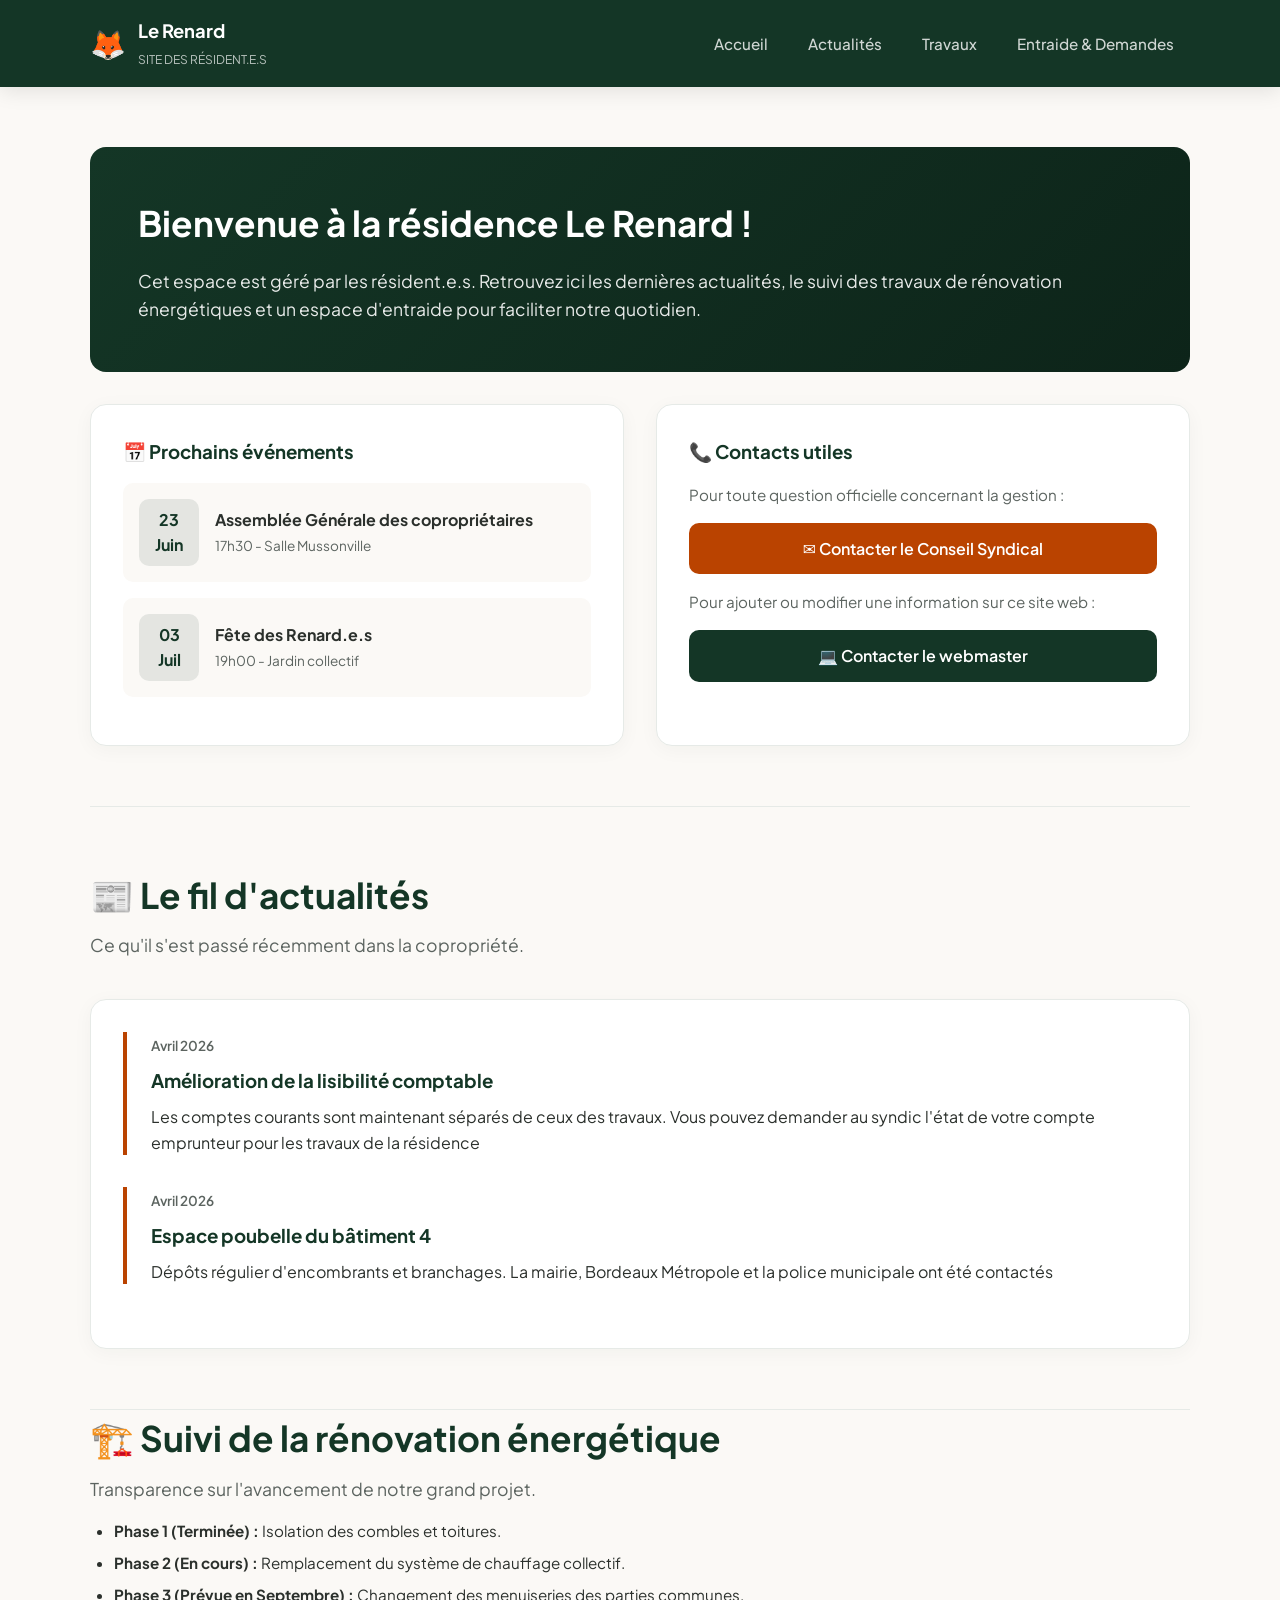
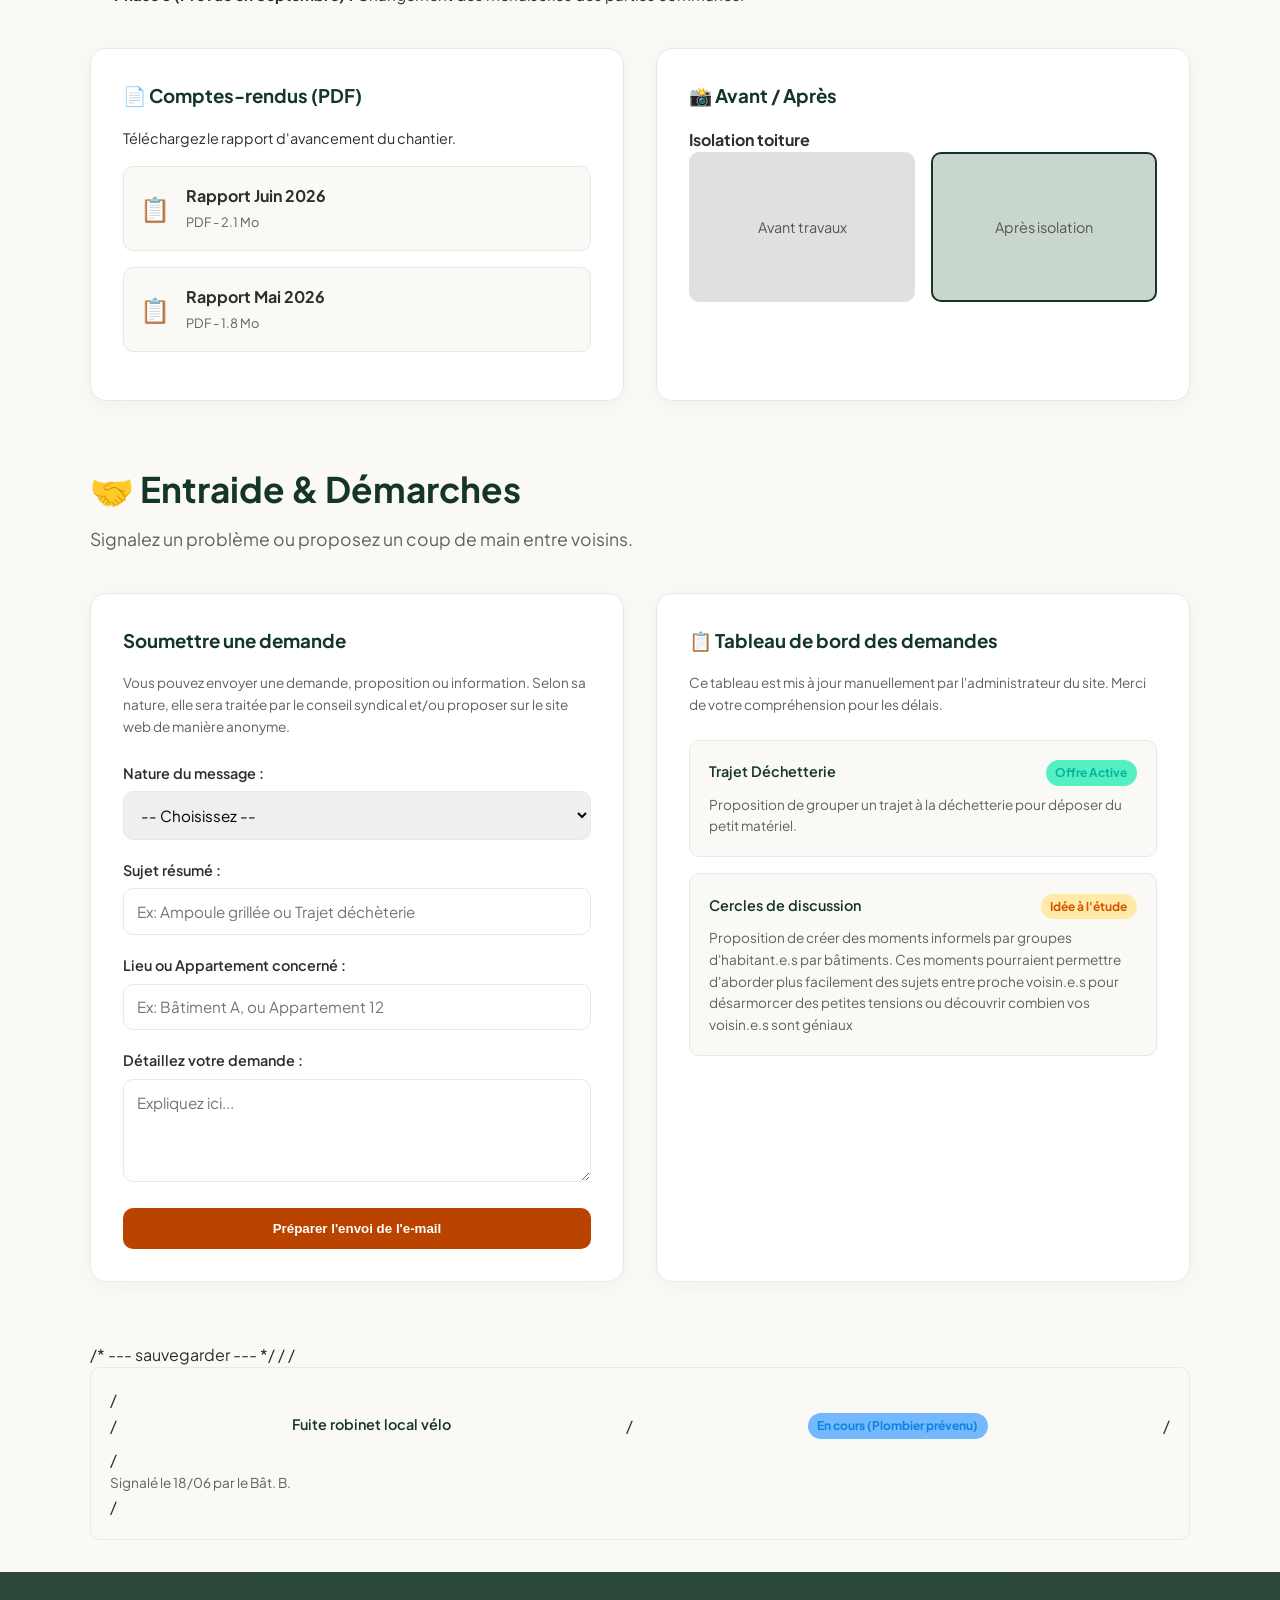
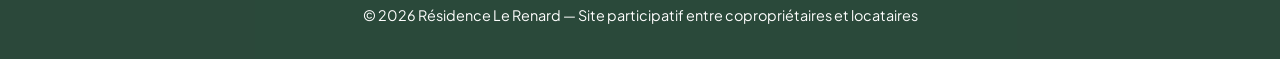
==== index.html @ af108e67 "Remove action item for leaking faucet Removed an action item related to a leaking faucet and comment" ====
<!DOCTYPE html>
<html lang="fr">
<head>
    <meta charset="UTF-8">
    <meta name="viewport" content="width=device-width, initial-scale=1.0">
    <title>Résidence Le Renard – Vie Collective</title>
    <link rel="preconnect" href="https://fonts.googleapis.com">
    <link rel="preconnect" href="https://fonts.gstatic.com" crossorigin>
    <link href="https://fonts.googleapis.com/css2?family=Plus+Jakarta+Sans:wght@300;400;500;600;700&display=swap" rel="stylesheet">
    
    <style>
        /* --- VARIABLES ET THÈME MODERNISÉ --- */
        :root {
            --primary-forest: #143626;     /* Vert forêt profond */
            --accent-fox: #ba4300;         /* Orange renard profond */
            --bg-light: #fbf9f6;           /* Fond blanc chaud / crème */
            --card-bg: #ffffff;            /* Fond des cartes blanc pur */
            --text-main: #2b302c;          /* Texte sombre */
            --text-muted: #5c6460;         /* Texte secondaire */
            --border-subtle: #e6eae7;      /* Bordures discrètes */
            --radius-lg: 16px;
            --radius-md: 10px;
            --radius-sm: 6px;
            --shadow-subtle: 0 4px 20px rgba(20, 54, 38, 0.04);
            --transition-smooth: all 0.3s ease;
        }

        /* --- RESET & BASES --- */
        * { box-sizing: border-box; margin: 0; padding: 0; }
        
        /* Défilement fluide pour le menu ancré */
        html { scroll-behavior: smooth; }
        
        body {
            font-family: 'Plus Jakarta Sans', system-ui, sans-serif;
            background-color: var(--bg-light);
            color: var(--text-main);
            line-height: 1.6;
        }

        .container {
            width: 92%;
            max-width: 1100px;
            margin: 0 auto;
        }

        /* --- EN-TÊTE FIXE --- */
        .site-header {
            background-color: var(--primary-forest);
            padding: 1rem 0;
            position: sticky;
            top: 0;
            z-index: 100;
            box-shadow: 0 4px 20px rgba(0,0,0,0.1);
        }

        .header-container {
            display: flex;
            justify-content: space-between;
            align-items: center;
            flex-wrap: wrap;
            gap: 1rem;
        }

        .logo { display: flex; align-items: center; gap: 0.75rem; text-decoration: none; }
        .logo-emoji { font-size: 1.8rem; }
        .logo-title { color: white; font-weight: 700; font-size: 1.15rem; display: block;}
        .logo-subtitle { color: rgba(255,255,255,0.7); font-size: 0.75rem; text-transform: uppercase; }

        .main-nav ul { list-style: none; display: flex; gap: 0.5rem; flex-wrap: wrap; }
        .main-nav a {
            color: rgba(255, 255, 255, 0.8);
            text-decoration: none;
            font-weight: 500;
            font-size: 0.95rem;
            padding: 0.5rem 1rem;
            border-radius: var(--radius-md);
            transition: var(--transition-smooth);
        }
        .main-nav a:hover { background-color: rgba(255, 255, 255, 0.1); color: white; }

        /* --- SECTIONS (Pages Uniques) --- */
        /* On ajoute un padding-top pour compenser le menu fixe lors du défilement (ancres) */
        section {
            padding-top: 100px; 
            padding-bottom: 60px;
            margin-top: -40px; 
            border-bottom: 1px solid var(--border-subtle);
        }
        
        section:last-of-type { border-bottom: none; }

        .section-header { margin-bottom: 2.5rem; }
        .section-header h2 {
            font-size: 2.2rem;
            color: var(--primary-forest);
            margin-bottom: 0.5rem;
        }
        .section-subtitle { color: var(--text-muted); font-size: 1.1rem; }

        /* --- BOUTONS --- */
        .btn {
            display: inline-block;
            padding: 0.8rem 1.6rem;
            background-color: var(--accent-fox);
            color: white;
            border: none;
            border-radius: var(--radius-md);
            font-weight: 600;
            cursor: pointer;
            text-decoration: none;
            transition: var(--transition-smooth);
        }
        .btn:hover { background-color: #a03900; transform: translateY(-2px); }

        /* --- CARTES ET GRILLES --- */
        .grid-2 { display: grid; grid-template-columns: 1fr 1fr; gap: 2rem; }
        
        .modern-card {
            background-color: var(--card-bg);
            border-radius: var(--radius-lg);
            padding: 2rem;
            box-shadow: var(--shadow-subtle);
            border: 1px solid var(--border-subtle);
        }
        .modern-card h3 { color: var(--primary-forest); margin-bottom: 1rem; }

        /* --- ACCUEIL --- */
        .hero-banner {
            background: linear-gradient(135deg, var(--primary-forest) 0%, #0d2419 100%);
            color: white;
            padding: 3rem;
            border-radius: var(--radius-lg);
            margin-bottom: 2rem;
        }
        .hero-banner h1 { font-size: 2.2rem; margin-bottom: 1rem; }
        .hero-banner p { font-size: 1.1rem; opacity: 0.9; }

        .alert-box {
            background-color: #fff9f5;
            border: 1px solid rgba(186, 67, 0, 0.2);
            padding: 1rem 1.5rem;
            border-radius: var(--radius-md);
            margin-bottom: 2rem;
            color: #8a3200;
        }

        .event-item {
            background: var(--bg-light);
            padding: 1rem;
            border-radius: var(--radius-md);
            margin-bottom: 1rem;
            display: flex; gap: 1rem; align-items: center;
        }
        .event-date {
            background: rgba(20,54,38,0.1);
            color: var(--primary-forest);
            padding: 0.5rem;
            border-radius: var(--radius-md);
            text-align: center;
            min-width: 60px;
            font-weight: 700;
        }

        /* --- ACTUALITÉS --- */
        .news-item {
            border-left: 4px solid var(--accent-fox);
            padding-left: 1.5rem;
            margin-bottom: 2rem;
        }
        .news-date { font-size: 0.85rem; color: var(--text-muted); font-weight: 600; }
        .news-item h3 { color: var(--primary-forest); margin: 0.5rem 0; }

        /* --- TRAVAUX --- */
.liste-travaux {
    margin-top: 1rem;
    margin-left: 1.5rem; /* Espace pour afficher les puces */
    color: var(--text-main);
    font-size: 0.95rem;
}
.liste-travaux li {
    margin-bottom: 0.5rem;
}

        
        .doc-link {
            display: flex; align-items: center; gap: 1rem;
            padding: 1rem; background: var(--bg-light);
            border-radius: var(--radius-md); margin-bottom: 1rem;
            text-decoration: none; color: var(--text-main);
            border: 1px solid var(--border-subtle);
        }
        .doc-link:hover { border-color: var(--primary-forest); }
        
        .compare-img { display: grid; grid-template-columns: 1fr 1fr; gap: 1rem; margin-bottom: 1rem; }
        .img-placeholder {
            background: #e0e0e0; height: 150px; border-radius: var(--radius-md);
            display: flex; align-items: center; justify-content: center;
            font-size: 0.9rem; color: #555;
        }

        /* --- ENTRAIDE & FORMULAIRE --- */
        .form-group { margin-bottom: 1.2rem; }
        .form-group label { display: block; font-weight: 600; margin-bottom: 0.4rem; font-size: 0.9rem; }
        input[type="text"], select, textarea {
            width: 100%; padding: 0.8rem;
            border: 1px solid var(--border-subtle);
            border-radius: var(--radius-md);
            font-family: inherit; font-size: 0.95rem;
        }
        input:focus, select:focus, textarea:focus {
            outline: none; border-color: var(--primary-forest);
        }

        /* Liste des actions statiques */
        .action-item {
            background: var(--bg-light); padding: 1.2rem;
            border-radius: var(--radius-md); margin-bottom: 1rem;
            border: 1px solid var(--border-subtle);
        }
        .action-header { display: flex; justify-content: space-between; margin-bottom: 0.5rem; }
        .badge {
            padding: 0.2rem 0.6rem; border-radius: 20px; font-size: 0.75rem; font-weight: 700;
        }
        .badge-attente { background: #ffeaa7; color: #d35400; }
        .badge-cours { background: #74b9ff; color: #0984e3; }
        .badge-resolu { background: #55efc4; color: #00b894; }

        /* --- FOOTER --- */
        footer {
            background-color: var(--primary-forest);
            color: white; padding: 2rem 0; text-align: center;
            margin-top: 2rem; font-size: 0.9rem; opacity: 0.9;
        }

        @media (max-width: 768px) {
            .grid-2 { grid-template-columns: 1fr; }
            .header-container { justify-content: center; }
            .main-nav ul { justify-content: center; }
        }
    </style>
</head>
<body>

    <header class="site-header">
        <div class="container header-container">
            <a href="#accueil" class="logo">
                <span class="logo-emoji">🦊</span>
                <div>
                    <span class="logo-title">Le Renard</span>
                    <span class="logo-subtitle">Site des résident.e.s</span>
                </div>
            </a>
            <nav class="main-nav">
                <ul>
                    <li><a href="#accueil">Accueil</a></li>
                    <li><a href="#actualites">Actualités</a></li>
                    <li><a href="#travaux">Travaux</a></li>
                    <li><a href="#entraide">Entraide & Demandes</a></li>
                </ul>
            </nav>
        </div>
    </header>

    <main class="container">


        <section id="accueil">
            <div class="alert-box" style="display: none;"> 
                <strong>🚨 Urgence :</strong> Aucune.
            </div>

            <div class="hero-banner">
                <h1>Bienvenue à la résidence Le Renard !</h1>
                <p>Cet espace est géré par les résident.e.s. Retrouvez ici les dernières actualités, le suivi des travaux de rénovation énergétiques et un espace d'entraide pour faciliter notre quotidien.</p>
            </div>

            <div class="grid-2">
                <div class="modern-card">
                    <h3>📅 Prochains événements</h3>
                    <div class="event-item">
                        <div class="event-date">23<br>Juin</div>
                        <div>
                            <strong>Assemblée Générale des copropriétaires</strong><br>
                            <span style="font-size: 0.85rem; color: var(--text-muted);">17h30 - Salle Mussonville</span>
                        </div>
                    </div>
                    <div class="event-item">
                        <div class="event-date">03<br>Juil</div>
                        <div>
                            <strong>Fête des Renard.e.s</strong><br>
                            <span style="font-size: 0.85rem; color: var(--text-muted);">19h00 - Jardin collectif</span>
                        </div>
                    </div>
                </div>

                <div class="modern-card">
                    <h3>📞 Contacts utiles</h3>
                    <p style="margin-bottom: 1rem; font-size:0.95rem; color:var(--text-muted);">Pour toute question officielle concernant la gestion :</p>
                    <a href="mailto:conseil.syndical@residence.fr" class="btn" style="width: 100%; text-align: center; margin-bottom: 1rem;">
                        ✉️ Contacter le Conseil Syndical
                    </a>
                    
                    <p style="margin-bottom: 1rem; font-size:0.95rem; color:var(--text-muted);">Pour ajouter ou modifier une information sur ce site web :</p>
                    <a href="mailto:nyx.adicie@proton.me?subject=Ajout%20info%20site%20web" class="btn" style="width: 100%; text-align: center; background-color: var(--primary-forest);">
                        💻 Contacter le webmaster
                    </a>
                </div>
            </div>
        </section>

        <section id="actualites">
            <div class="section-header">
                <h2>📰 Le fil d'actualités</h2>
                <p class="section-subtitle">Ce qu'il s'est passé récemment dans la copropriété.</p>
            </div>

            <div class="modern-card">
                <article class="news-item">
                    <span class="news-date">Avril 2026</span>
                    <h3>Amélioration de la lisibilité comptable</h3>
                    <p>Les comptes courants sont maintenant séparés de ceux des travaux. Vous pouvez demander au syndic l'état de votre compte emprunteur pour les travaux de la résidence</p>
                </article>

                <article class="news-item">
                    <span class="news-date">Avril 2026</span>
                    <h3>Espace poubelle du bâtiment 4</h3>
                    <p>Dépôts régulier d'encombrants et branchages. La mairie, Bordeaux Métropole et la police municipale ont été contactés </p>
                </article>
            </div>
        </section>

      <div class="section-header">
    <h2>🏗️ Suivi de la rénovation énergétique</h2>
    <p class="section-subtitle">Transparence sur l'avancement de notre grand projet.</p>
    
    <ul class="liste-travaux">
        <li><strong>Phase 1 (Terminée) :</strong> Isolation des combles et toitures.</li>
        <li><strong>Phase 2 (En cours) :</strong> Remplacement du système de chauffage collectif.</li>
        <li><strong>Phase 3 (Prévue en Septembre) :</strong> Changement des menuiseries des parties communes.</li>
    </ul>
    </div>

            <div class="grid-2">
                <div class="modern-card">
                    <h3>📄 Comptes-rendus (PDF)</h3>
                    <p style="margin-bottom: 1rem; font-size: 0.9rem;">Téléchargez le rapport d'avancement du chantier.</p>
                    
                    <a href="#" class="doc-link">
                        <span style="font-size: 1.5rem;">📋</span>
                        <div>
                            <strong>Rapport Juin 2026</strong><br>
                            <span style="font-size: 0.8rem; color: var(--text-muted);">PDF - 2.1 Mo</span>
                        </div>
                    </a>
                    <a href="#" class="doc-link">
                        <span style="font-size: 1.5rem;">📋</span>
                        <div>
                            <strong>Rapport Mai 2026</strong><br>
                            <span style="font-size: 0.8rem; color: var(--text-muted);">PDF - 1.8 Mo</span>
                        </div>
                    </a>
                </div>

                <div class="modern-card">
                    <h3>📸 Avant / Après</h3>
                    <div style="margin-bottom: 1.5rem;">
                        <strong>Isolation toiture</strong>
                        <div class="compare-img">
                            <div class="img-placeholder">Avant travaux</div>
                            <div class="img-placeholder" style="background:#c8d6ce; border:2px solid var(--primary-forest);">Après isolation</div>
                        </div>
                    </div>
                </div>
            </div>
        </section>

        <section id="entraide">
            <div class="section-header">
                <h2>🤝 Entraide & Démarches</h2>
                <p class="section-subtitle">Signalez un problème ou proposez un coup de main entre voisins.</p>
            </div>

            <div class="grid-2">
                <div class="modern-card">
                    <h3>Soumettre une demande</h3>
                    <p style="font-size: 0.85rem; color: var(--text-muted); margin-bottom: 1.5rem;">
                         Vous pouvez envoyer une demande, proposition ou information. Selon sa nature, elle sera traitée par le conseil syndical et/ou proposer sur le site web de manière anonyme.
                    </p>
                    
                    <form id="action-form">
                        <div class="form-group">
                            <label>Nature du message :</label>
                            <select id="form-nature" required>
                                <option value="" disabled selected>-- Choisissez --</option>
                                <option value="SIGNALEMENT">Signaler un problème technique</option>
                                <option value="IDEE">Proposer une idée / amélioration</option>
                                <option value="SERVICE">Proposer un service (Déchèterie, prêt...)</option>
                                <option value="AIDE">Demander un coup de main</option>
                            </select>
                        </div>

                        <div class="form-group">
                            <label>Sujet résumé :</label>
                            <input type="text" id="form-subject" placeholder="Ex: Ampoule grillée ou Trajet déchèterie" required>
                        </div>

                        <div class="form-group">
                            <label>Lieu ou Appartement concerné :</label>
                            <input type="text" id="form-location" placeholder="Ex: Bâtiment A, ou Appartement 12" required>
                        </div>

                        <div class="form-group">
                            <label>Détaillez votre demande :</label>
                            <textarea id="form-desc" rows="4" placeholder="Expliquez ici..." required></textarea>
                        </div>

                        <button type="submit" class="btn" style="width: 100%;">Préparer l'envoi de l'e-mail</button>
                    </form>
                </div>

                <div class="modern-card">
                    <h3>📋 Tableau de bord des demandes</h3>
                    <p style="font-size: 0.85rem; color: var(--text-muted); margin-bottom: 1.5rem;">
                        Ce tableau est mis à jour manuellement par l'administrateur du site. Merci de votre compréhension pour les délais.
                    </p>

                    <div class="action-item">
                        <div class="action-header">
                            <span style="font-weight: 600; font-size: 0.9rem; color:var(--primary-forest);">Trajet Déchetterie </span>
                            <span class="badge badge-resolu">Offre Active</span>
                        </div>
                        <p style="font-size: 0.85rem; color: var(--text-muted);"> Proposition de grouper un trajet à la déchetterie pour déposer du petit matériel.</p>
                    </div>


                    <div class="action-item">
                        <div class="action-header">
                            <span style="font-weight: 600; font-size: 0.9rem; color:var(--primary-forest);">Cercles de discussion</span>
                            <span class="badge badge-attente">Idée à l'étude</span>
                        </div>
                        <p style="font-size: 0.85rem; color: var(--text-muted);">Proposition de créer des moments informels par groupes d'habitant.e.s par bâtiments. Ces moments pourraient permettre d'aborder plus facilement des sujets entre proche voisin.e.s pour désarmorcer des petites tensions ou découvrir combien vos voisin.e.s sont géniaux</p>
                    </div>
                </div>
            </div>
        </section>
       
        /* --- sauvegarder --- */
        /

        /            <div class="action-item">
         /               <div class="action-header">
          /                  <span style="font-weight: 600; font-size: 0.9rem; color:var(--primary-forest);">Fuite robinet local vélo</span>
           /                 <span class="badge badge-cours">En cours (Plombier prévenu)</span>
            /            </div>
             /           <p style="font-size: 0.85rem; color: var(--text-muted);">Signalé le 18/06 par le Bât. B.</p>
              /      </div>
        
    </main>

    <footer>
        <div class="container">
            <p>&copy; 2026 Résidence Le Renard — Site participatif entre copropriétaires et locataires</p>
        </div>
    </footer>

    <script>
        document.addEventListener("DOMContentLoaded", () => {
            const actionForm = document.getElementById("action-form");
            
            if (actionForm) {
                actionForm.addEventListener("submit", (e) => {
                    e.preventDefault();
                    
                    const nature = document.getElementById("form-nature").value;
                    const subject = document.getElementById("form-subject").value;
                    const location = document.getElementById("form-location").value;
                    const description = document.getElementById("form-desc").value;
                    
                    // --- VOS DEUX ADRESSES EMAILS ICI (Séparées par une virgule) ---
                    // Remplacez les deux emails ci-dessous par les vraies adresses.
                    const emailsDestinataires = "email1.conseil@residence.fr,email2.entraide@residence.fr";
                    
                    const emailSubject = encodeURIComponent(`[${nature}] Le Renard Bosc : ${subject}`);
                    const emailBody = encodeURIComponent(
                        `Nouvelle démarche soumise depuis le site web :\n\n` +
                        `- Nature : ${nature}\n` +
                        `- Sujet : ${subject}\n` +
                        `- Concernant : ${location}\n\n` +
                        `Description :\n${description}\n\n` +
                        `---------------------\nMessage généré automatiquement depuis la page web.`
                    );
                    
                    // Ouvre le client mail avec les DEUX destinataires simultanément
                    window.location.href = `mailto:${emailsDestinataires}?subject=${emailSubject}&body=${emailBody}`;
                    
                    alert("Votre demande est prête à être envoyée. Votre logiciel de messagerie va s'ouvrir.");
                    actionForm.reset();
                });
            }
        });
    </script>
</body>
</html>
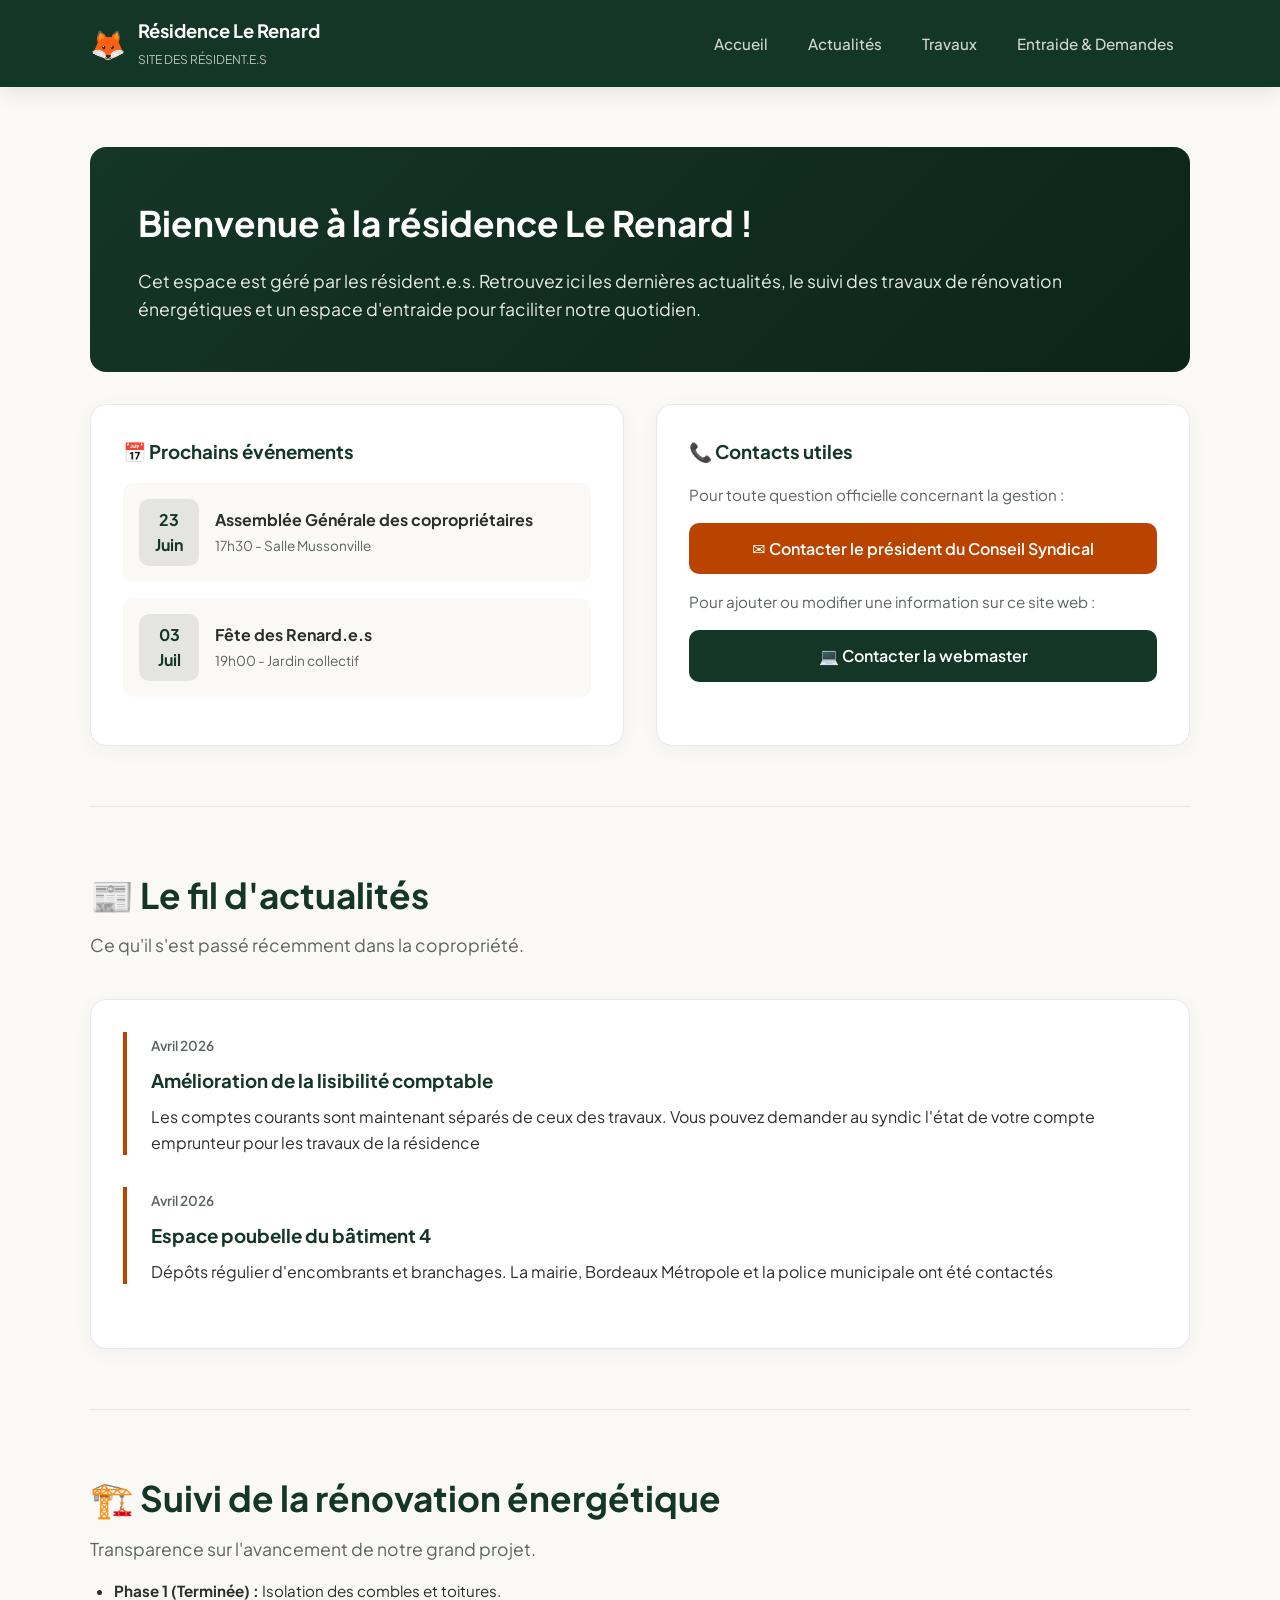
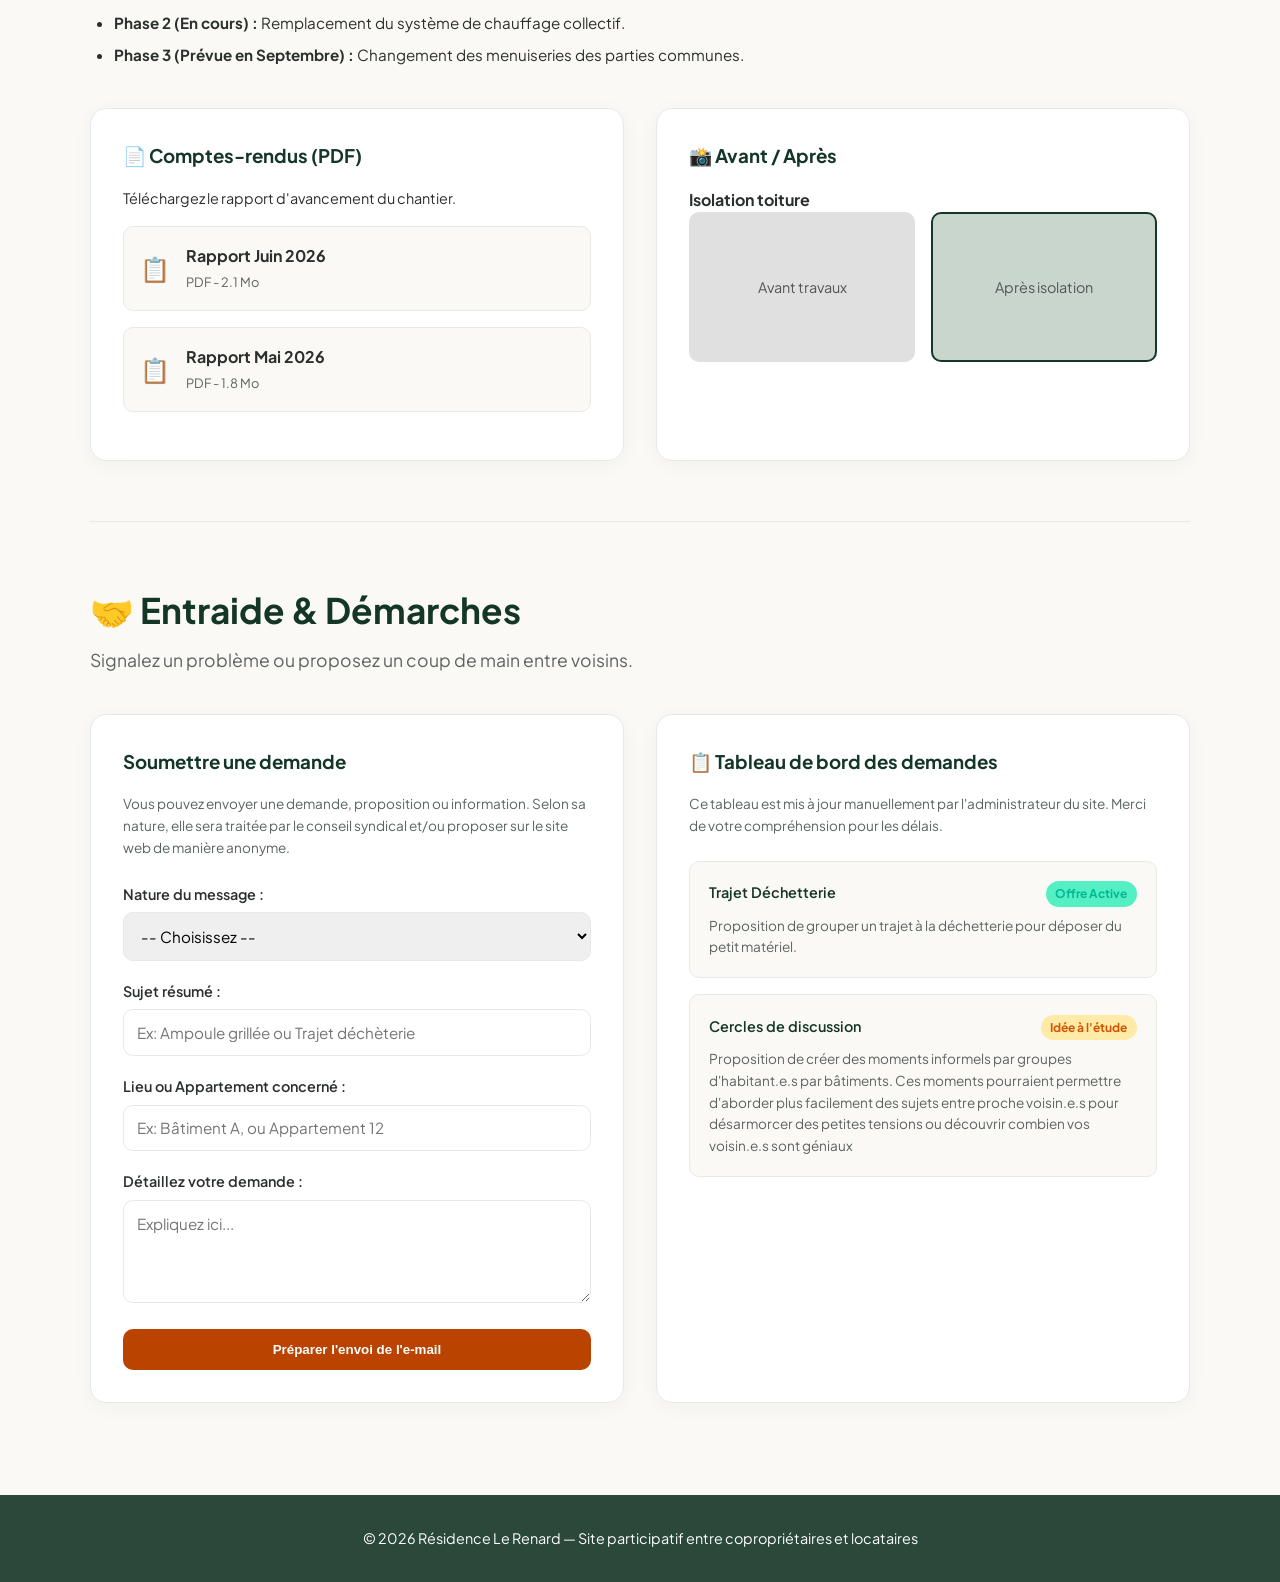
==== commit 4ff6328f: "Update index.html" ====
--- a/index.html
+++ b/index.html
@@ -247,7 +247,7 @@
             <a href="#accueil" class="logo">
                 <span class="logo-emoji">🦊</span>
                 <div>
-                    <span class="logo-title">Le Renard</span>
+                    <span class="logo-title">Résidence Le Renard</span>
                     <span class="logo-subtitle">Site des résident.e.s</span>
                 </div>
             </a>
@@ -265,6 +265,8 @@
     <main class="container">
 
 
+        
+
         <section id="accueil">
             <div class="alert-box" style="display: none;"> 
                 <strong>🚨 Urgence :</strong> Aucune.
@@ -298,12 +300,12 @@
                     <h3>📞 Contacts utiles</h3>
                     <p style="margin-bottom: 1rem; font-size:0.95rem; color:var(--text-muted);">Pour toute question officielle concernant la gestion :</p>
                     <a href="mailto:conseil.syndical@residence.fr" class="btn" style="width: 100%; text-align: center; margin-bottom: 1rem;">
-                        ✉️ Contacter le Conseil Syndical
+                        ✉️ Contacter le président du Conseil Syndical
                     </a>
                     
                     <p style="margin-bottom: 1rem; font-size:0.95rem; color:var(--text-muted);">Pour ajouter ou modifier une information sur ce site web :</p>
                     <a href="mailto:nyx.adicie@proton.me?subject=Ajout%20info%20site%20web" class="btn" style="width: 100%; text-align: center; background-color: var(--primary-forest);">
-                        💻 Contacter le webmaster
+                        💻 Contacter la webmaster
                     </a>
                 </div>
             </div>
@@ -329,6 +331,8 @@
                 </article>
             </div>
         </section>
+
+    <section id="travaux">
 
       <div class="section-header">
     <h2>🏗️ Suivi de la rénovation énergétique</h2>
@@ -445,16 +449,6 @@
             </div>
         </section>
        
-        /* --- sauvegarder --- */
-        /
-
-        /            <div class="action-item">
-         /               <div class="action-header">
-          /                  <span style="font-weight: 600; font-size: 0.9rem; color:var(--primary-forest);">Fuite robinet local vélo</span>
-           /                 <span class="badge badge-cours">En cours (Plombier prévenu)</span>
-            /            </div>
-             /           <p style="font-size: 0.85rem; color: var(--text-muted);">Signalé le 18/06 par le Bât. B.</p>
-              /      </div>
         
     </main>
 
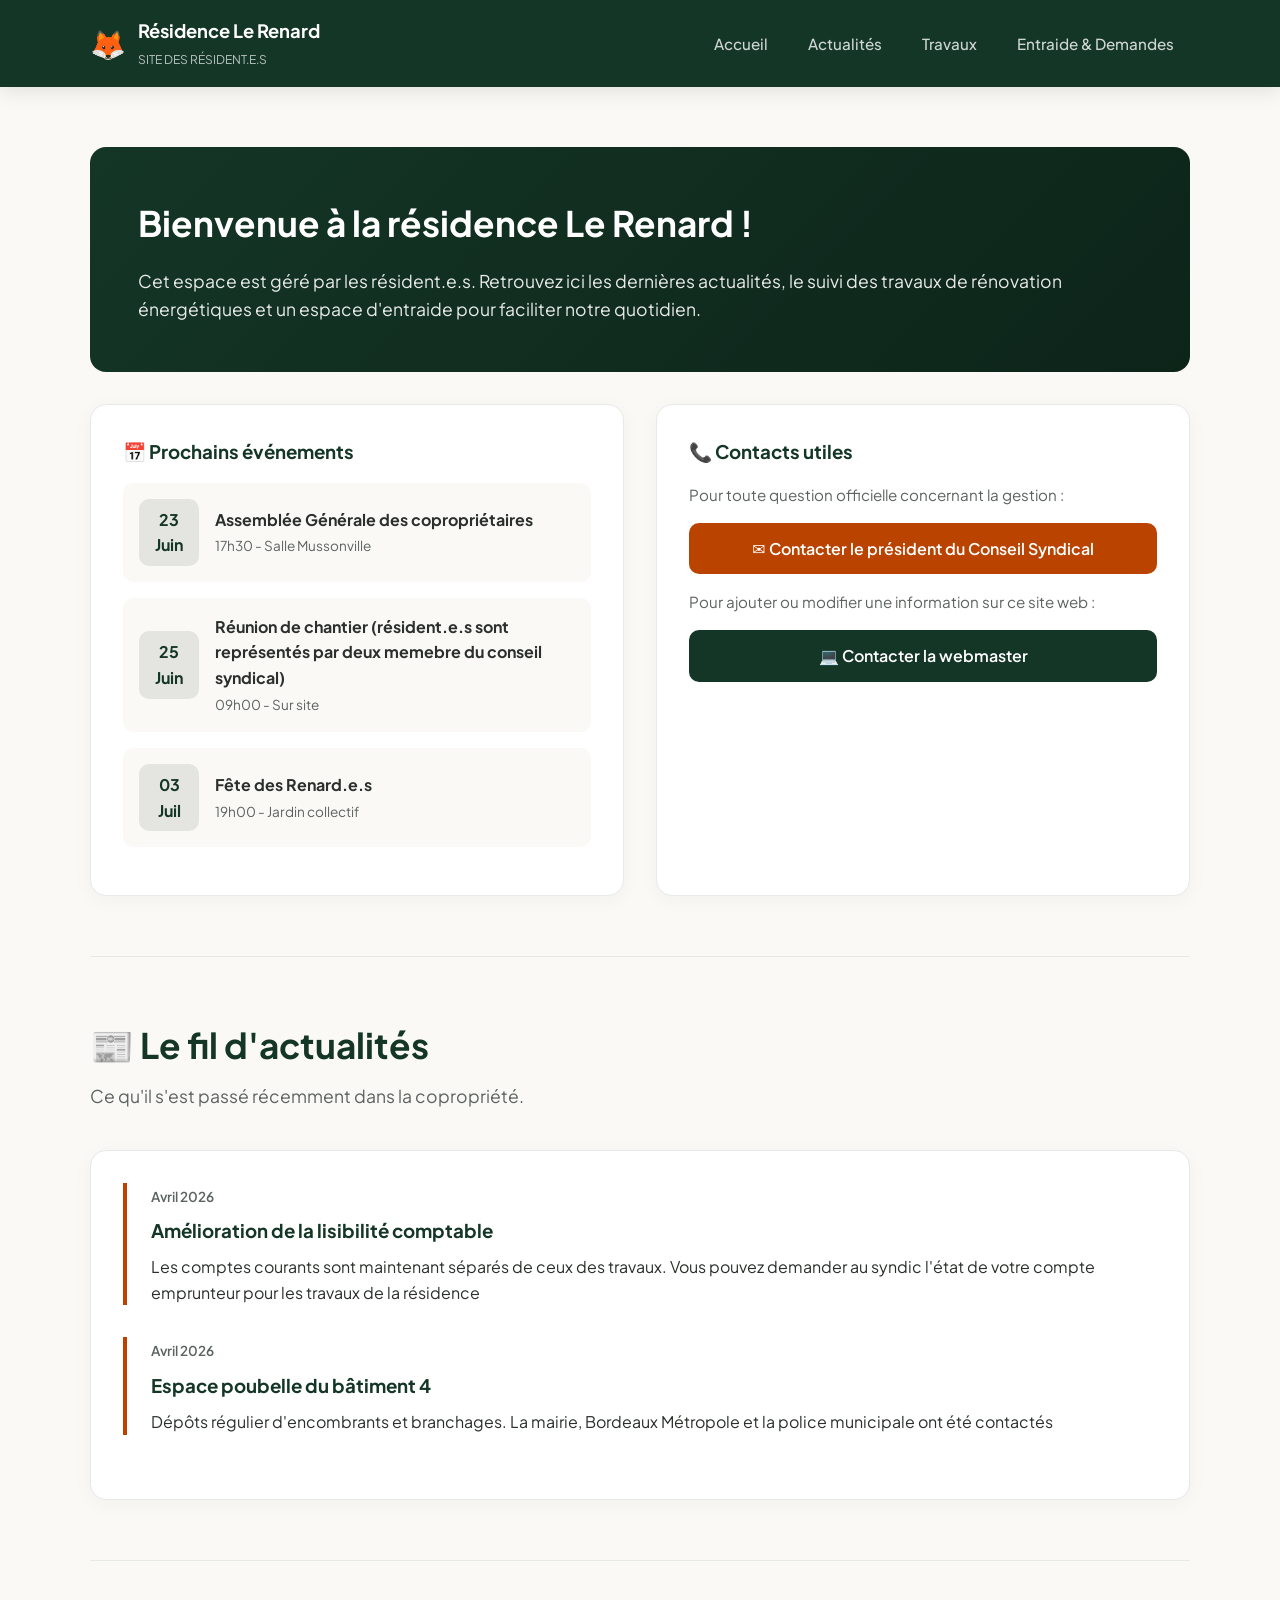
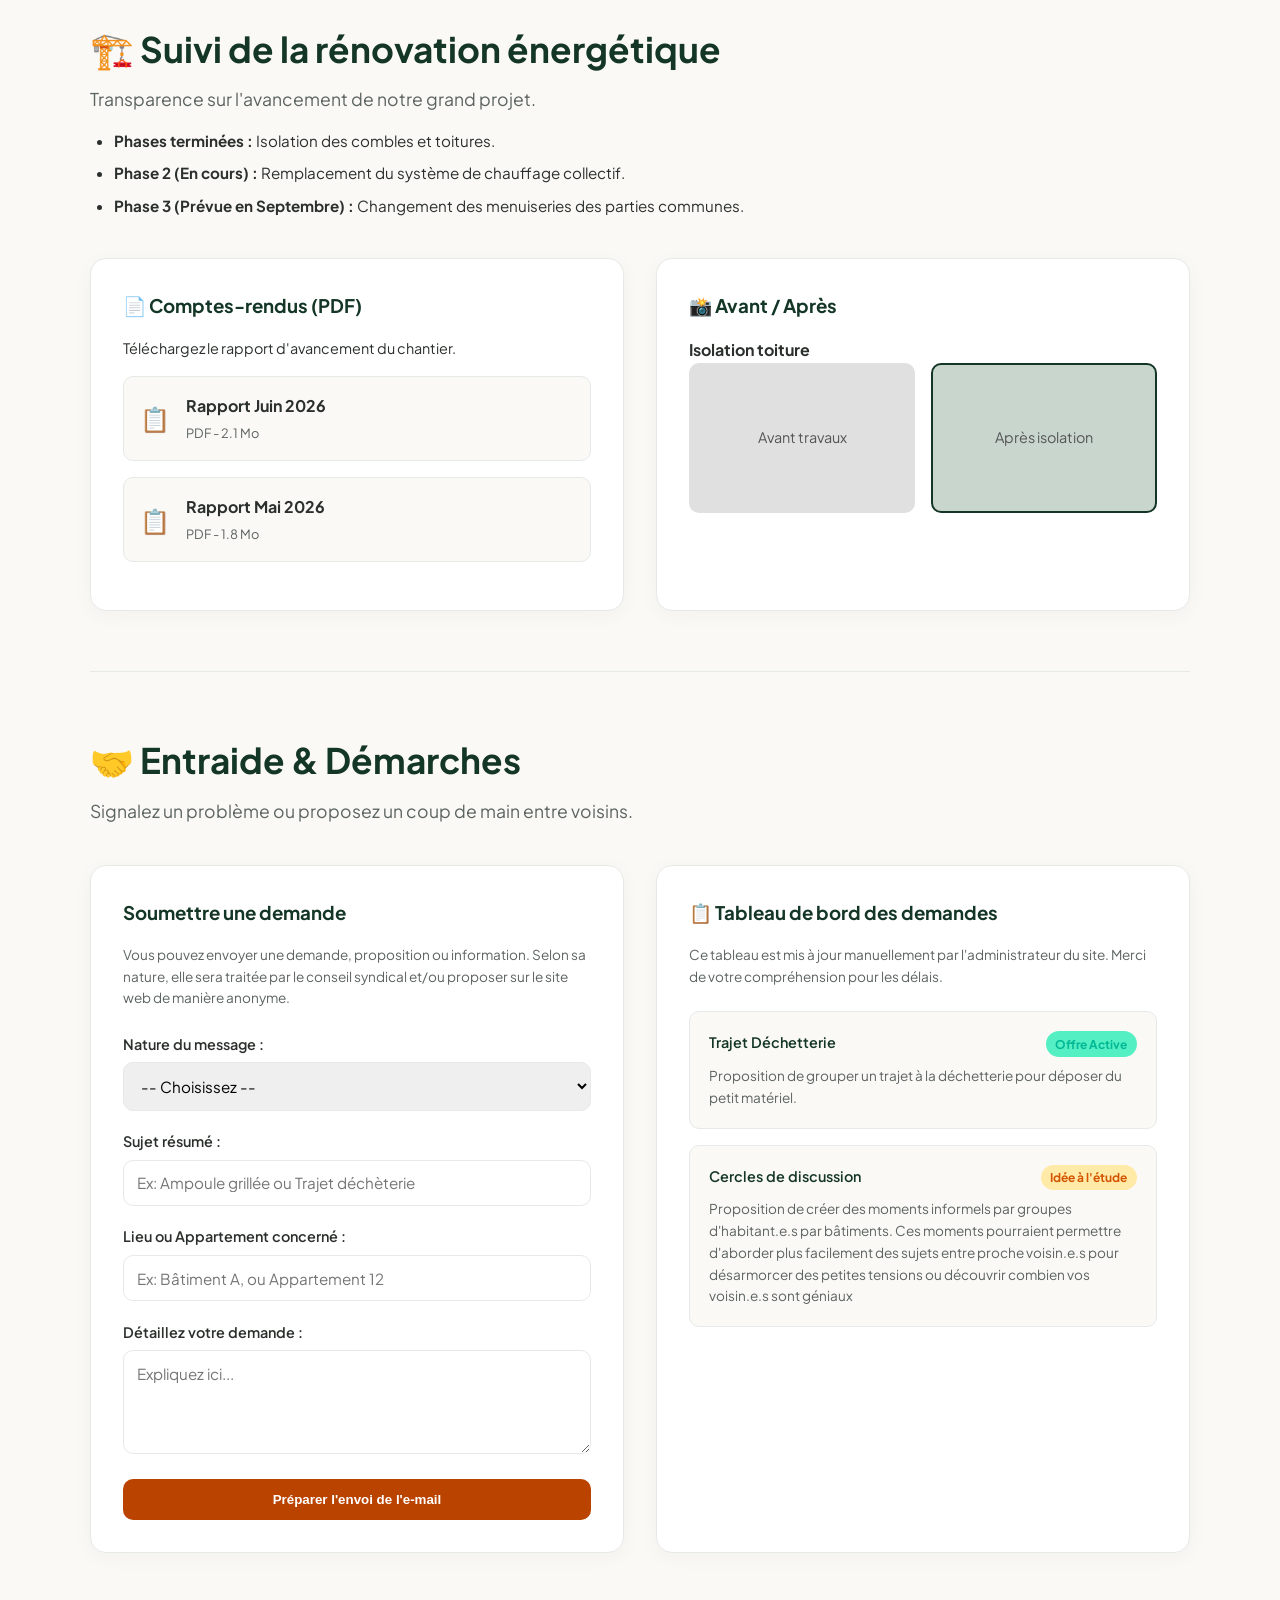
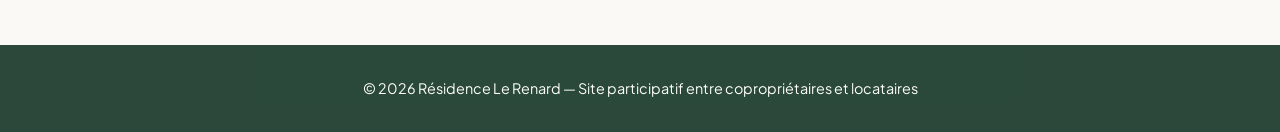
==== commit a1106016: "Update index.html" ====
--- a/index.html
+++ b/index.html
@@ -287,6 +287,15 @@
                             <span style="font-size: 0.85rem; color: var(--text-muted);">17h30 - Salle Mussonville</span>
                         </div>
                     </div>
+
+                   <div class="event-item">
+                        <div class="event-date">25<br>Juin</div>
+                        <div>
+                            <strong>Réunion de chantier (résident.e.s sont représentés par deux memebre du conseil syndical)</strong><br>
+                            <span style="font-size: 0.85rem; color: var(--text-muted);">09h00 - Sur site</span>
+                        </div>
+                    </div>
+                    
                     <div class="event-item">
                         <div class="event-date">03<br>Juil</div>
                         <div>
@@ -339,7 +348,7 @@
     <p class="section-subtitle">Transparence sur l'avancement de notre grand projet.</p>
     
     <ul class="liste-travaux">
-        <li><strong>Phase 1 (Terminée) :</strong> Isolation des combles et toitures.</li>
+        <li><strong>Phases terminées :</strong> Isolation des combles et toitures.</li>
         <li><strong>Phase 2 (En cours) :</strong> Remplacement du système de chauffage collectif.</li>
         <li><strong>Phase 3 (Prévue en Septembre) :</strong> Changement des menuiseries des parties communes.</li>
     </ul>
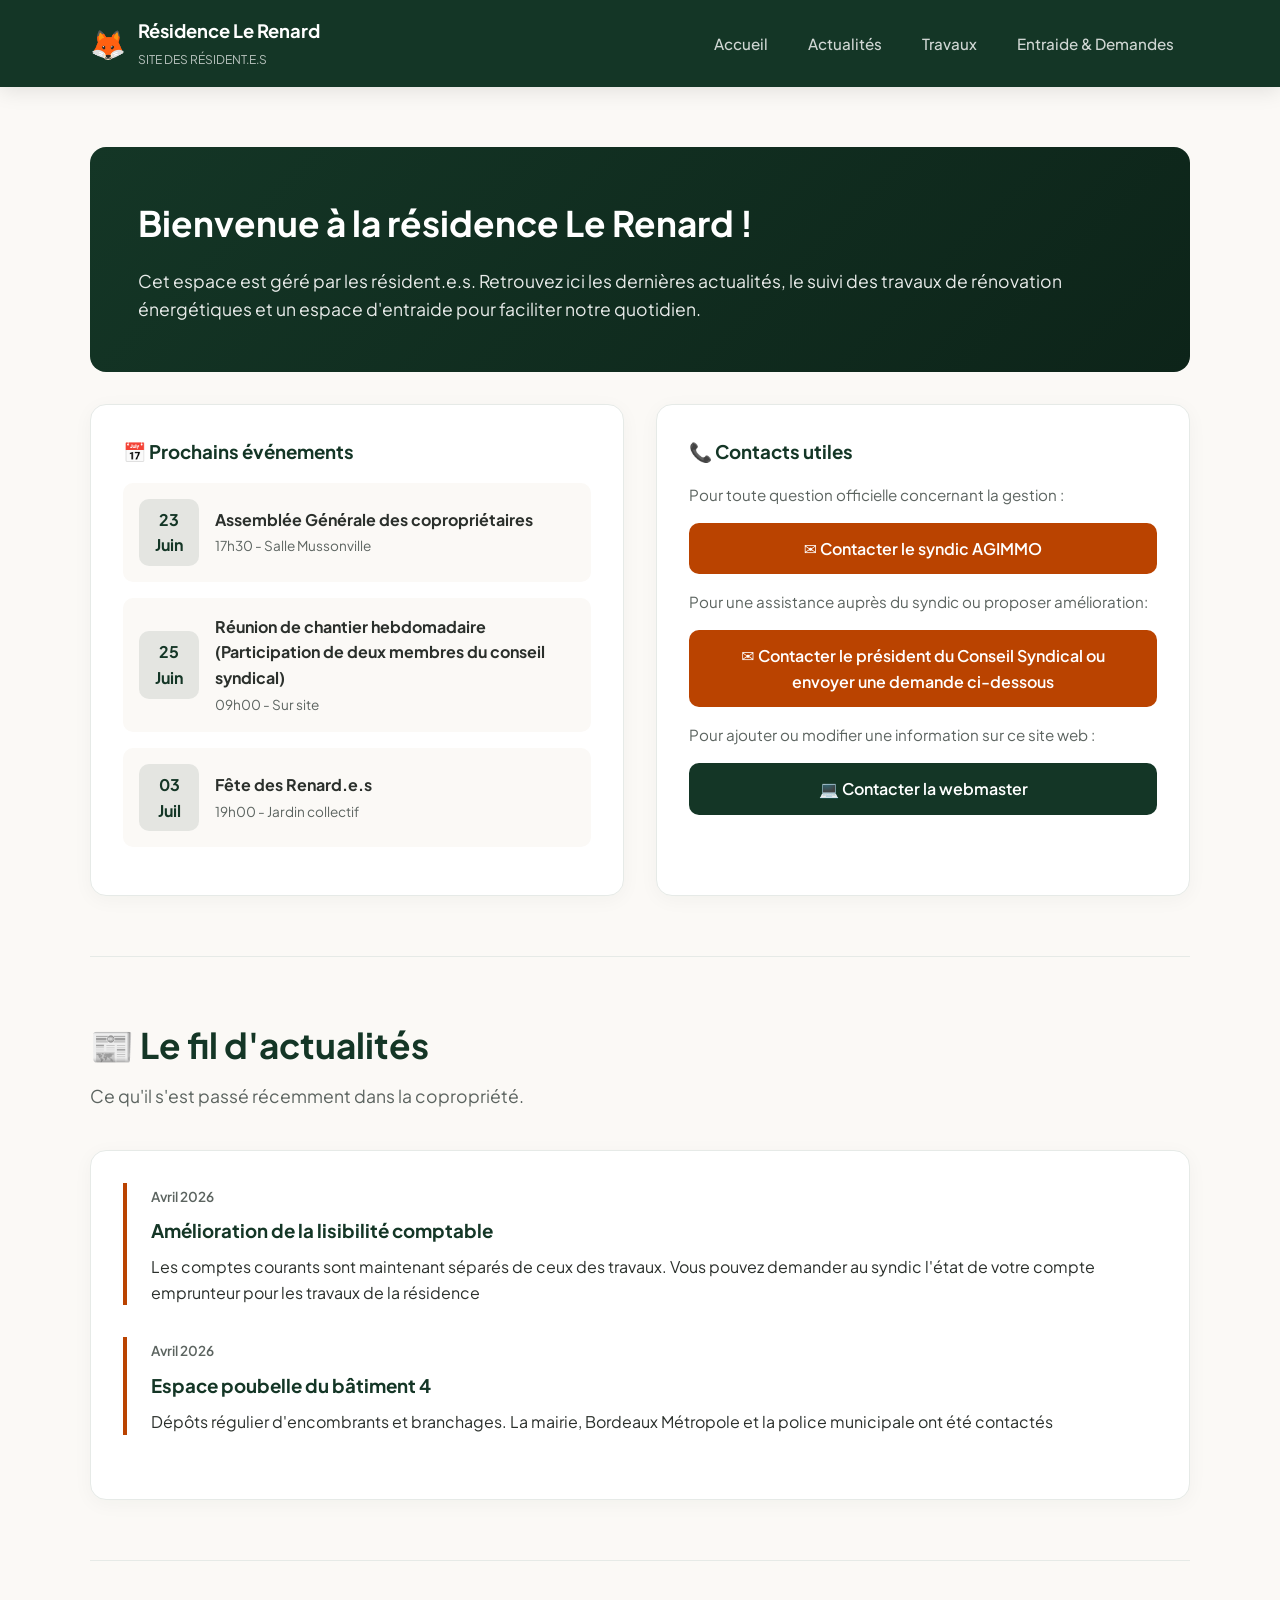
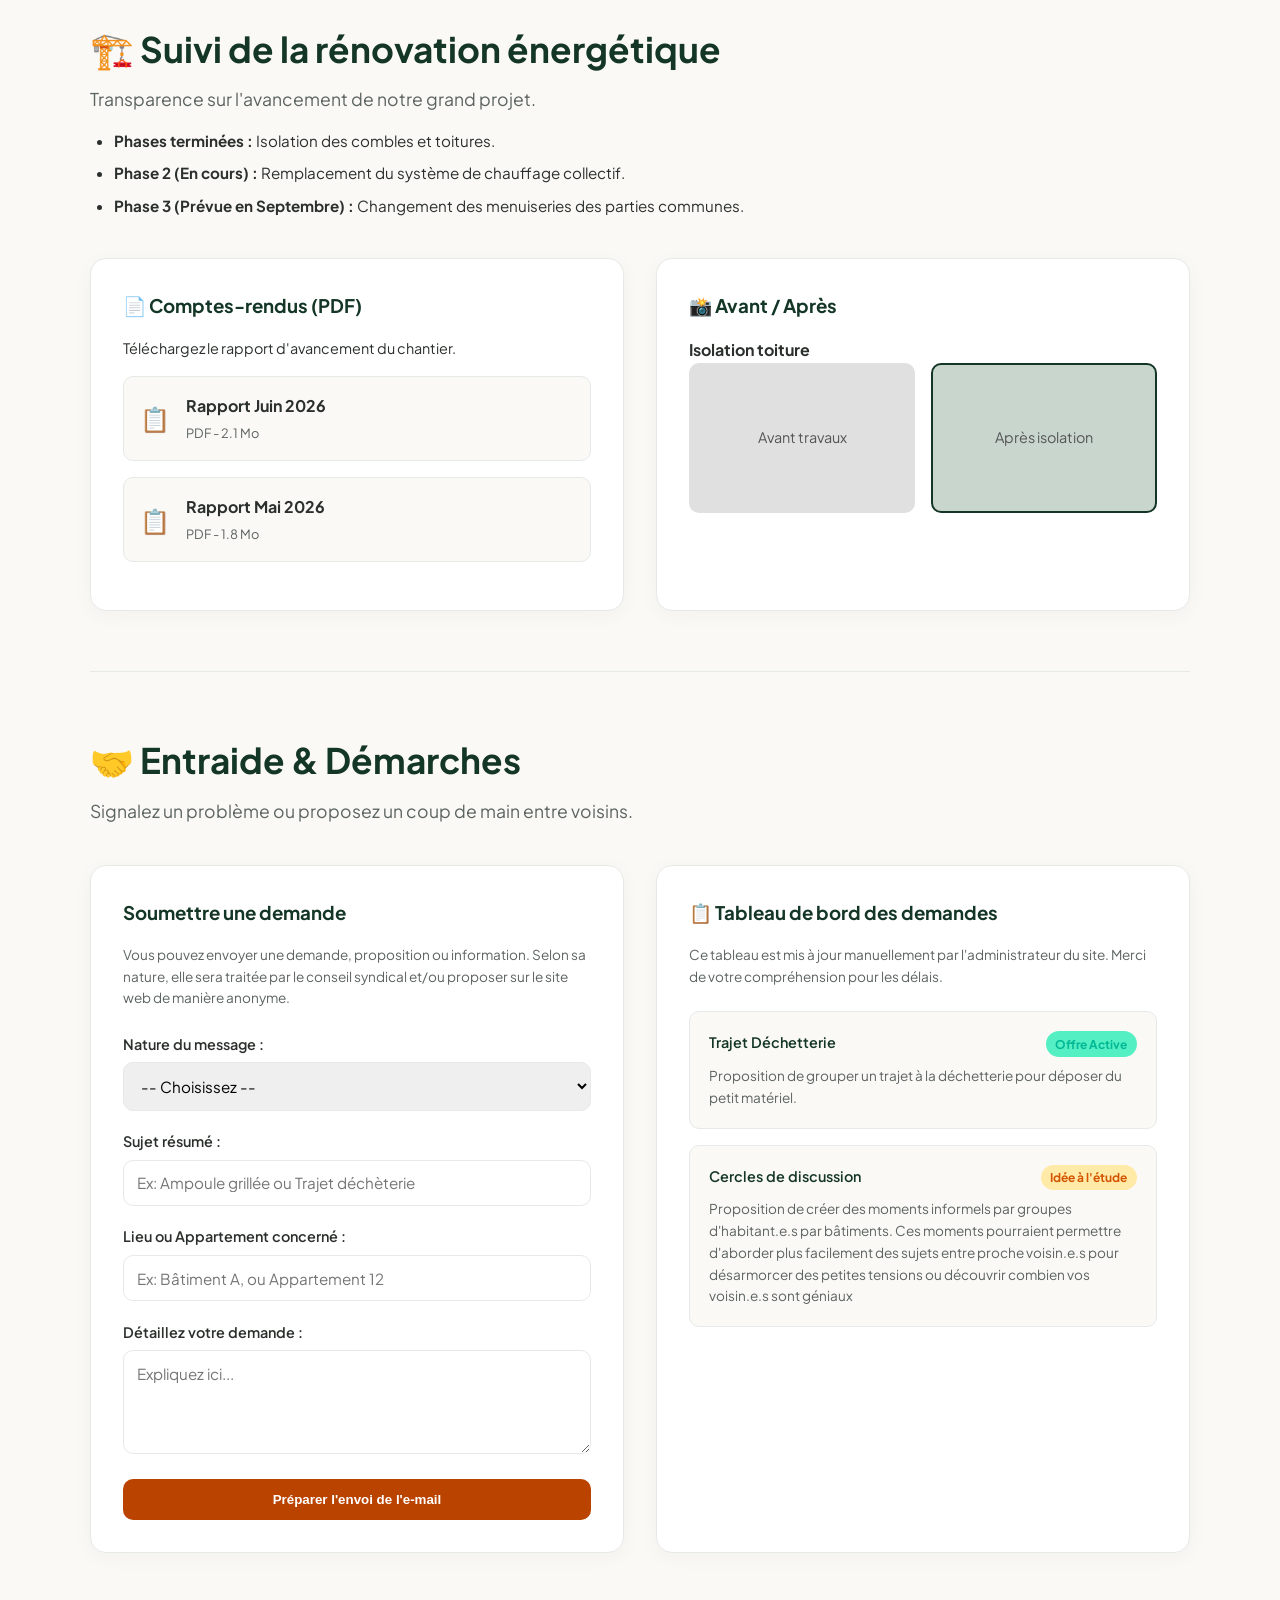
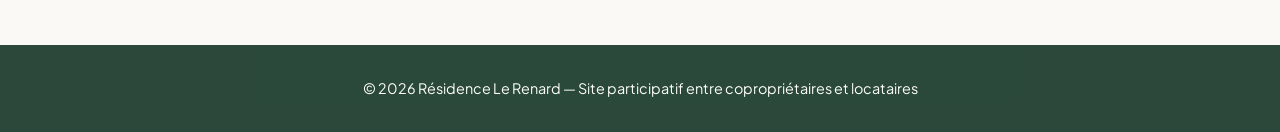
==== commit 5272b921: "Update event details and contact information" ====
--- a/index.html
+++ b/index.html
@@ -291,7 +291,7 @@
                    <div class="event-item">
                         <div class="event-date">25<br>Juin</div>
                         <div>
-                            <strong>Réunion de chantier (résident.e.s sont représentés par deux memebre du conseil syndical)</strong><br>
+                            <strong>Réunion de chantier hebdomadaire (Participation de deux membres du conseil syndical)</strong><br>
                             <span style="font-size: 0.85rem; color: var(--text-muted);">09h00 - Sur site</span>
                         </div>
                     </div>
@@ -308,12 +308,17 @@
                 <div class="modern-card">
                     <h3>📞 Contacts utiles</h3>
                     <p style="margin-bottom: 1rem; font-size:0.95rem; color:var(--text-muted);">Pour toute question officielle concernant la gestion :</p>
-                    <a href="mailto:conseil.syndical@residence.fr" class="btn" style="width: 100%; text-align: center; margin-bottom: 1rem;">
-                        ✉️ Contacter le président du Conseil Syndical
+                    <a href="mailto:XXXXX@XXXXX.fr" class="btn" style="width: 100%; text-align: center; margin-bottom: 1rem;">
+                        ✉️ Contacter le syndic AGIMMO
                     </a>
+
+                    <p style="margin-bottom: 1rem; font-size:0.95rem; color:var(--text-muted);">Pour une assistance auprès du syndic ou proposer amélioration:</p>
+                    <a href="mailto:XXXX@XXXXX.fr" class="btn" style="width: 100%; text-align: center; margin-bottom: 1rem;">
+                        ✉️ Contacter le président du Conseil Syndical ou envoyer une demande ci-dessous
+                    </a>
                     
                     <p style="margin-bottom: 1rem; font-size:0.95rem; color:var(--text-muted);">Pour ajouter ou modifier une information sur ce site web :</p>
-                    <a href="mailto:nyx.adicie@proton.me?subject=Ajout%20info%20site%20web" class="btn" style="width: 100%; text-align: center; background-color: var(--primary-forest);">
+                    <a href="mailto:WWWWWW@WWWWW.me?subject=Ajout%20info%20site%20web" class="btn" style="width: 100%; text-align: center; background-color: var(--primary-forest);">
                         💻 Contacter la webmaster
                     </a>
                 </div>
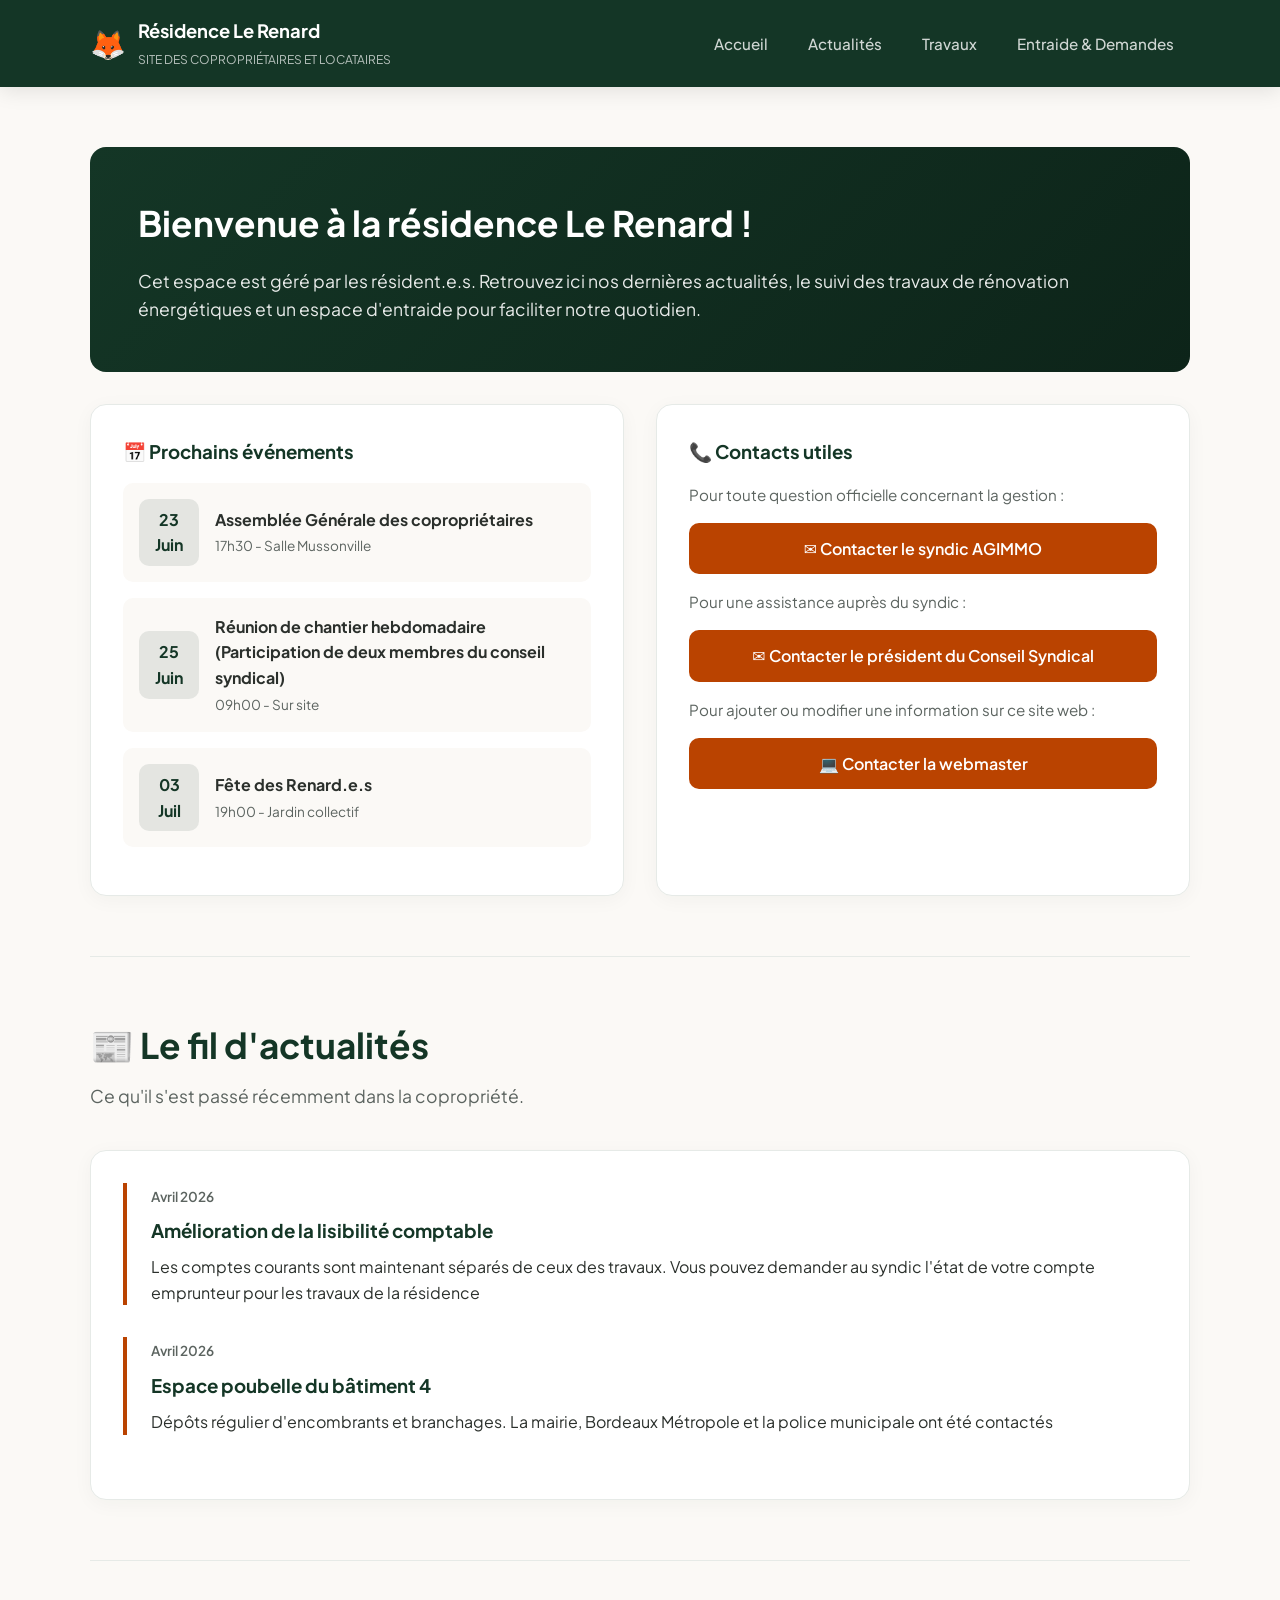
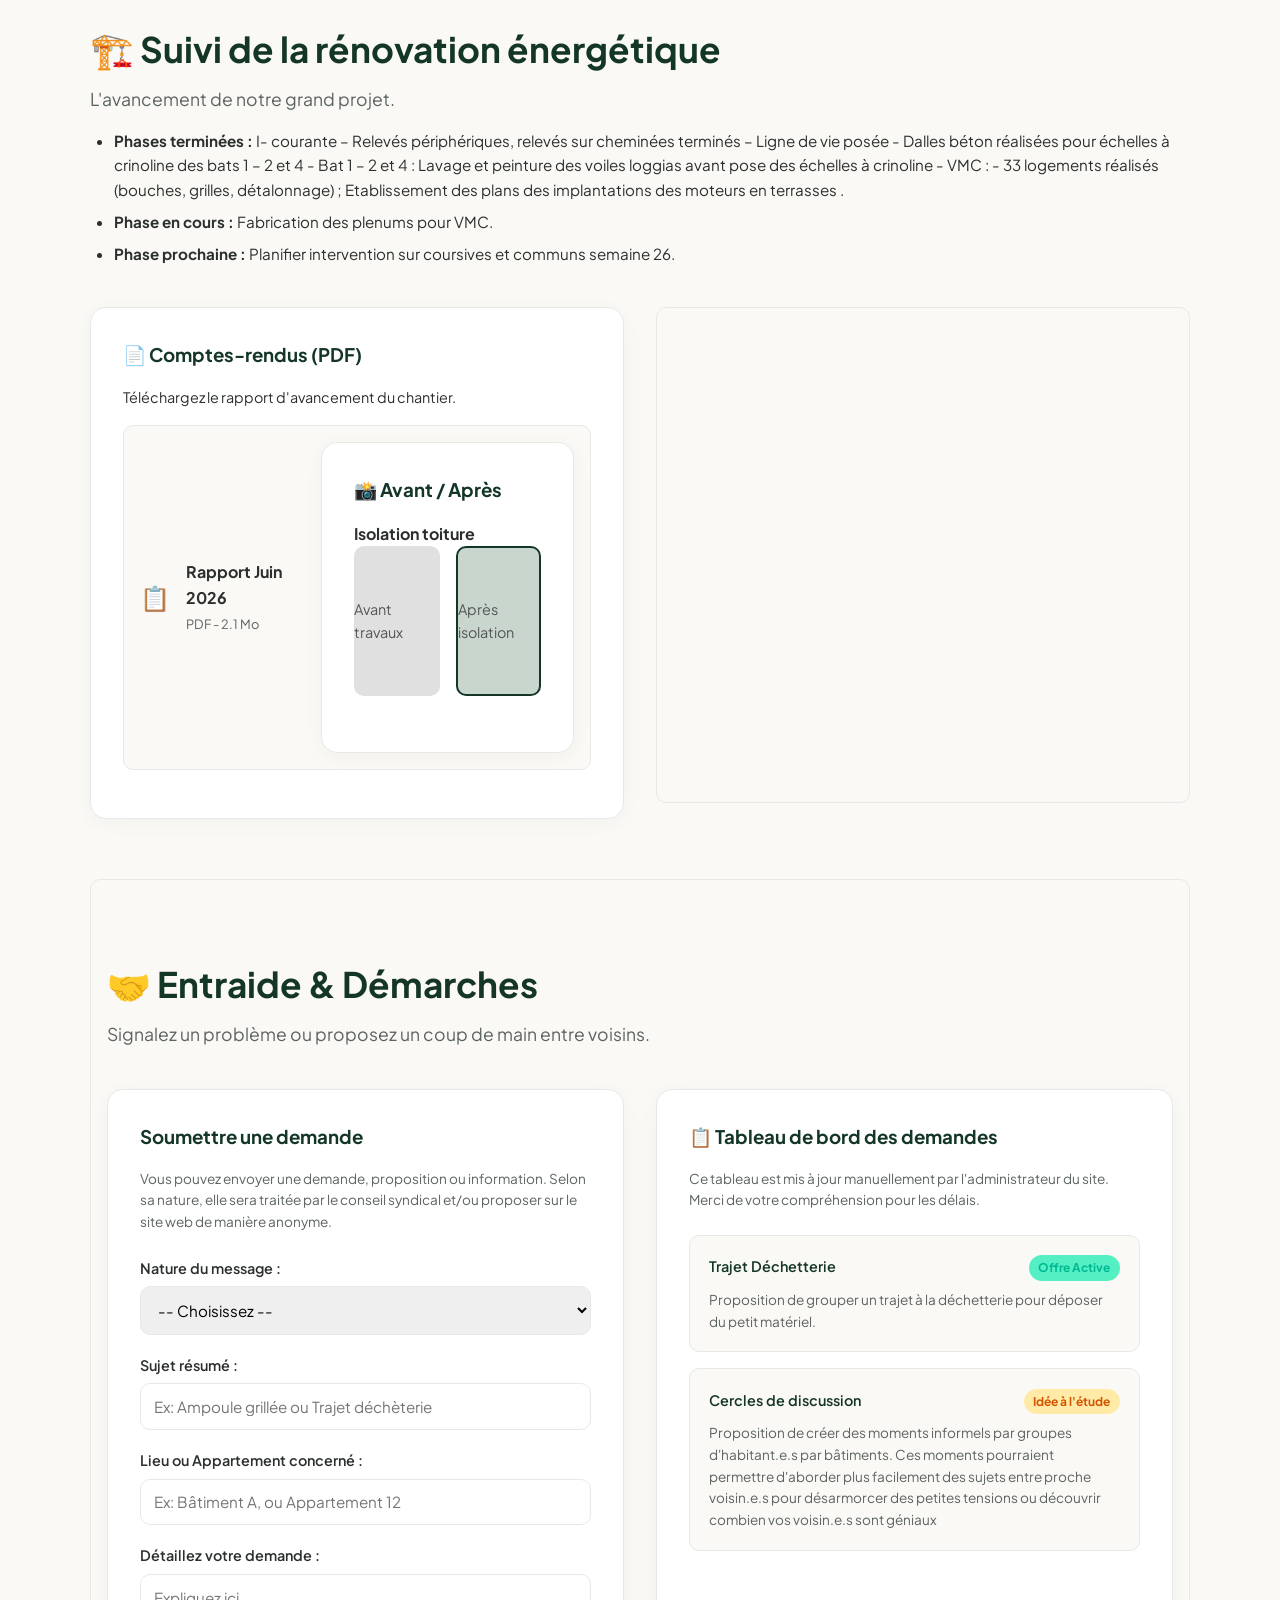
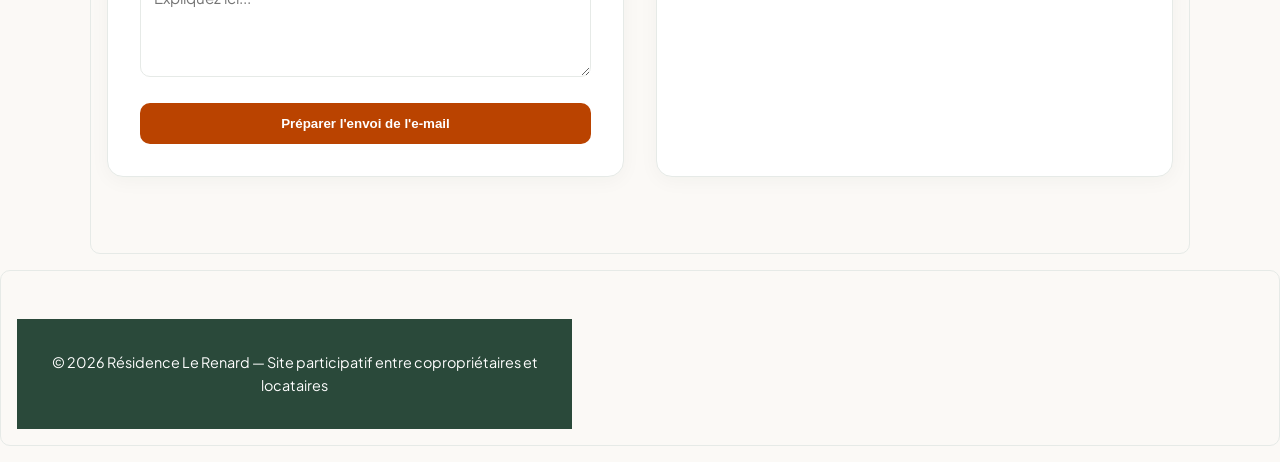
==== commit 6d08395d: "Update index.html" ====
--- a/index.html
+++ b/index.html
@@ -242,13 +242,18 @@
 </head>
 <body>
 
+
+
+
+
+    
     <header class="site-header">
         <div class="container header-container">
             <a href="#accueil" class="logo">
                 <span class="logo-emoji">🦊</span>
                 <div>
                     <span class="logo-title">Résidence Le Renard</span>
-                    <span class="logo-subtitle">Site des résident.e.s</span>
+                    <span class="logo-subtitle">Site des copropriétaires et locataires</span>
                 </div>
             </a>
             <nav class="main-nav">
@@ -269,12 +274,12 @@
 
         <section id="accueil">
             <div class="alert-box" style="display: none;"> 
-                <strong>🚨 Urgence :</strong> Aucune.
+                <strong>🚨 Urgence :</strong> Aucune
             </div>
 
             <div class="hero-banner">
                 <h1>Bienvenue à la résidence Le Renard !</h1>
-                <p>Cet espace est géré par les résident.e.s. Retrouvez ici les dernières actualités, le suivi des travaux de rénovation énergétiques et un espace d'entraide pour faciliter notre quotidien.</p>
+                <p>Cet espace est géré par les résident.e.s. Retrouvez ici nos dernières actualités, le suivi des travaux de rénovation énergétiques et un espace d'entraide pour faciliter notre quotidien.</p>
             </div>
 
             <div class="grid-2">
@@ -312,13 +317,13 @@
                         ✉️ Contacter le syndic AGIMMO
                     </a>
 
-                    <p style="margin-bottom: 1rem; font-size:0.95rem; color:var(--text-muted);">Pour une assistance auprès du syndic ou proposer amélioration:</p>
+                    <p style="margin-bottom: 1rem; font-size:0.95rem; color:var(--text-muted);">Pour une assistance auprès du syndic :</p>
                     <a href="mailto:XXXX@XXXXX.fr" class="btn" style="width: 100%; text-align: center; margin-bottom: 1rem;">
-                        ✉️ Contacter le président du Conseil Syndical ou envoyer une demande ci-dessous
+                        ✉️ Contacter le président du Conseil Syndical
                     </a>
                     
                     <p style="margin-bottom: 1rem; font-size:0.95rem; color:var(--text-muted);">Pour ajouter ou modifier une information sur ce site web :</p>
-                    <a href="mailto:WWWWWW@WWWWW.me?subject=Ajout%20info%20site%20web" class="btn" style="width: 100%; text-align: center; background-color: var(--primary-forest);">
+                    <a href="mailto:WWWWWW@WWWWW.me?subject=Ajout%20info%20site%20web" class="btn" style="width: 100%; text-align: center; margin-bottom: 1rem;">
                         💻 Contacter la webmaster
                     </a>
                 </div>
@@ -350,12 +355,15 @@
 
       <div class="section-header">
     <h2>🏗️ Suivi de la rénovation énergétique</h2>
-    <p class="section-subtitle">Transparence sur l'avancement de notre grand projet.</p>
+    <p class="section-subtitle"> L'avancement de notre grand projet.</p>
     
     <ul class="liste-travaux">
-        <li><strong>Phases terminées :</strong> Isolation des combles et toitures.</li>
-        <li><strong>Phase 2 (En cours) :</strong> Remplacement du système de chauffage collectif.</li>
-        <li><strong>Phase 3 (Prévue en Septembre) :</strong> Changement des menuiseries des parties communes.</li>
+        <li><strong>Phases terminées :</strong> I- courante – Relevés périphériques, relevés sur cheminées terminés – Ligne de vie posée
+- Dalles béton réalisées pour échelles à crinoline des bats 1 – 2 et 4
+- Bat 1 – 2 et 4 : Lavage et peinture des voiles loggias avant pose des échelles à crinoline
+- VMC : - 33 logements réalisés (bouches, grilles, détalonnage) ; Etablissement des plans des implantations des moteurs en terrasses .</li>
+        <li><strong>Phase en cours :</strong> Fabrication des plenums pour VMC.</li>
+        <li><strong>Phase prochaine :</strong> Planifier intervention sur coursives et communs semaine 26.</li>
     </ul>
     </div>
 
@@ -370,15 +378,7 @@
                             <strong>Rapport Juin 2026</strong><br>
                             <span style="font-size: 0.8rem; color: var(--text-muted);">PDF - 2.1 Mo</span>
                         </div>
-                    </a>
-                    <a href="#" class="doc-link">
-                        <span style="font-size: 1.5rem;">📋</span>
-                        <div>
-                            <strong>Rapport Mai 2026</strong><br>
-                            <span style="font-size: 0.8rem; color: var(--text-muted);">PDF - 1.8 Mo</span>
-                        </div>
-                    </a>
-                </div>
+                   
 
                 <div class="modern-card">
                     <h3>📸 Avant / Après</h3>
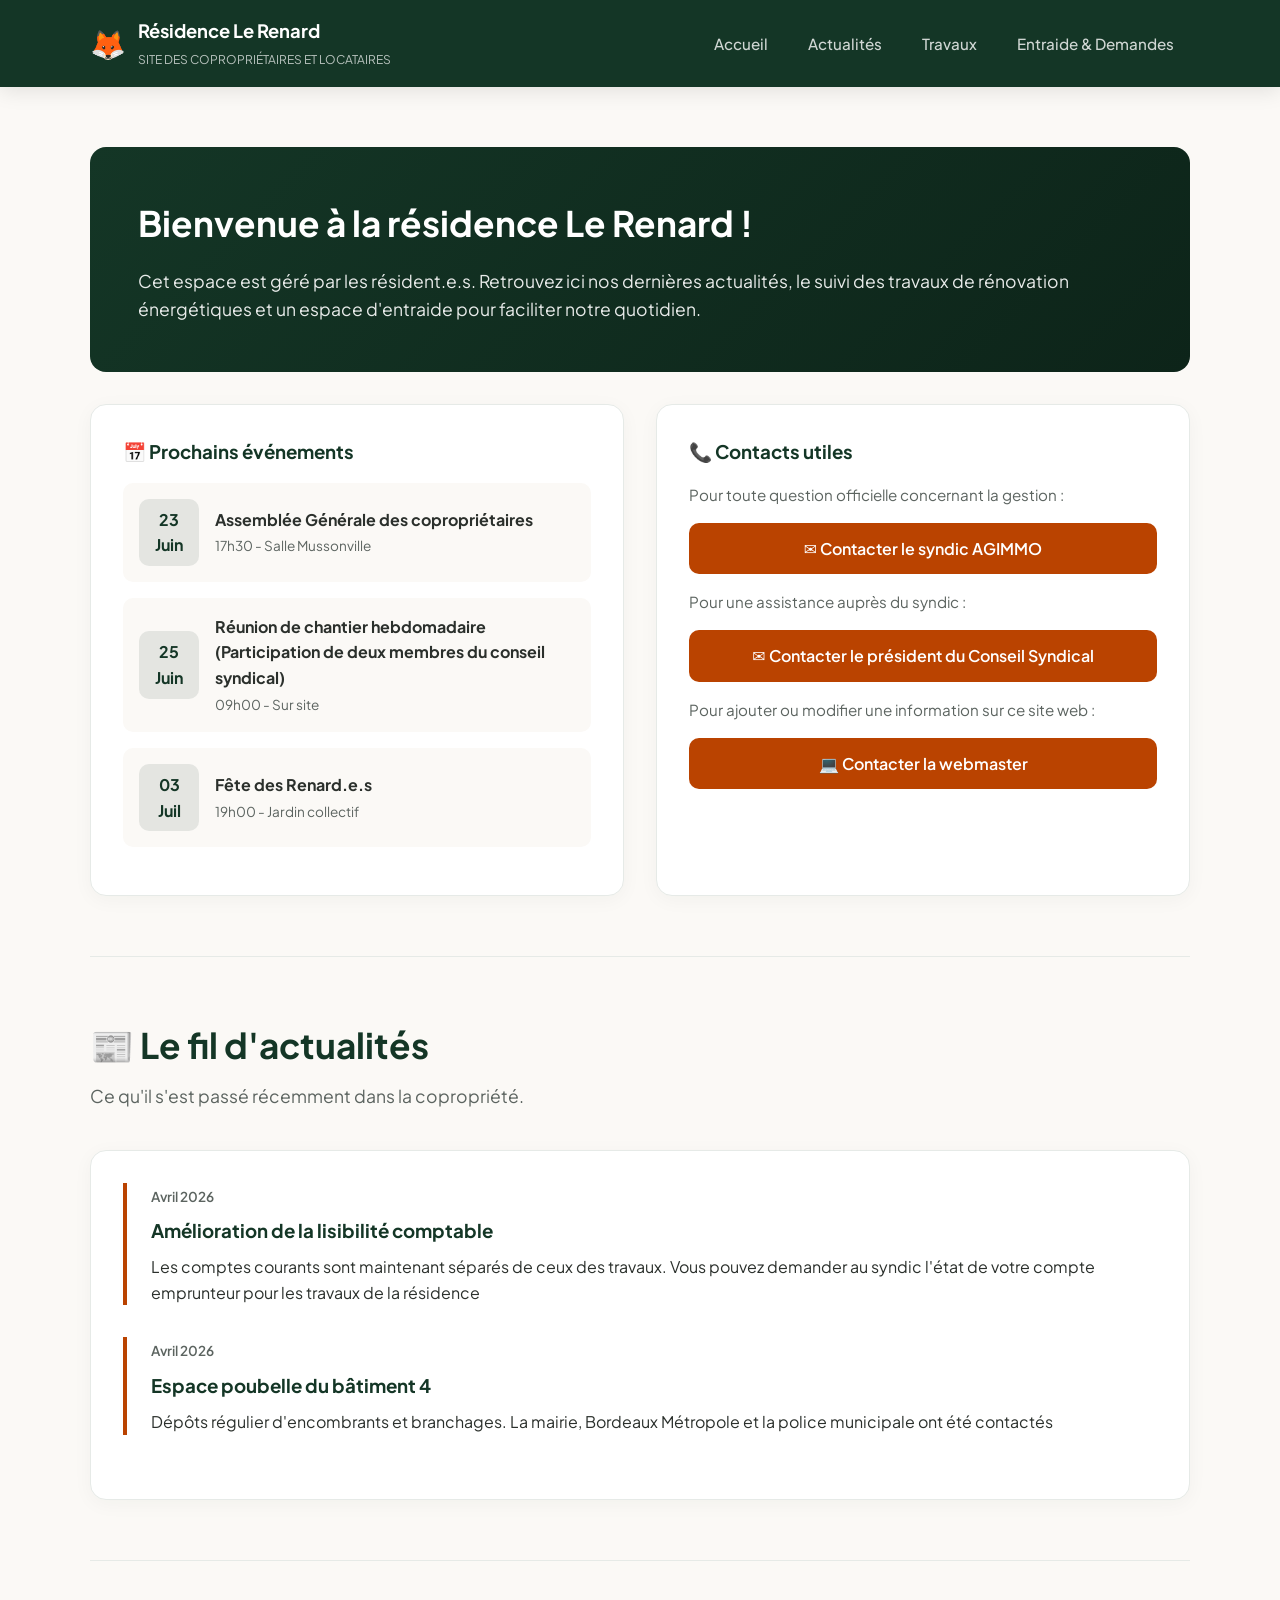
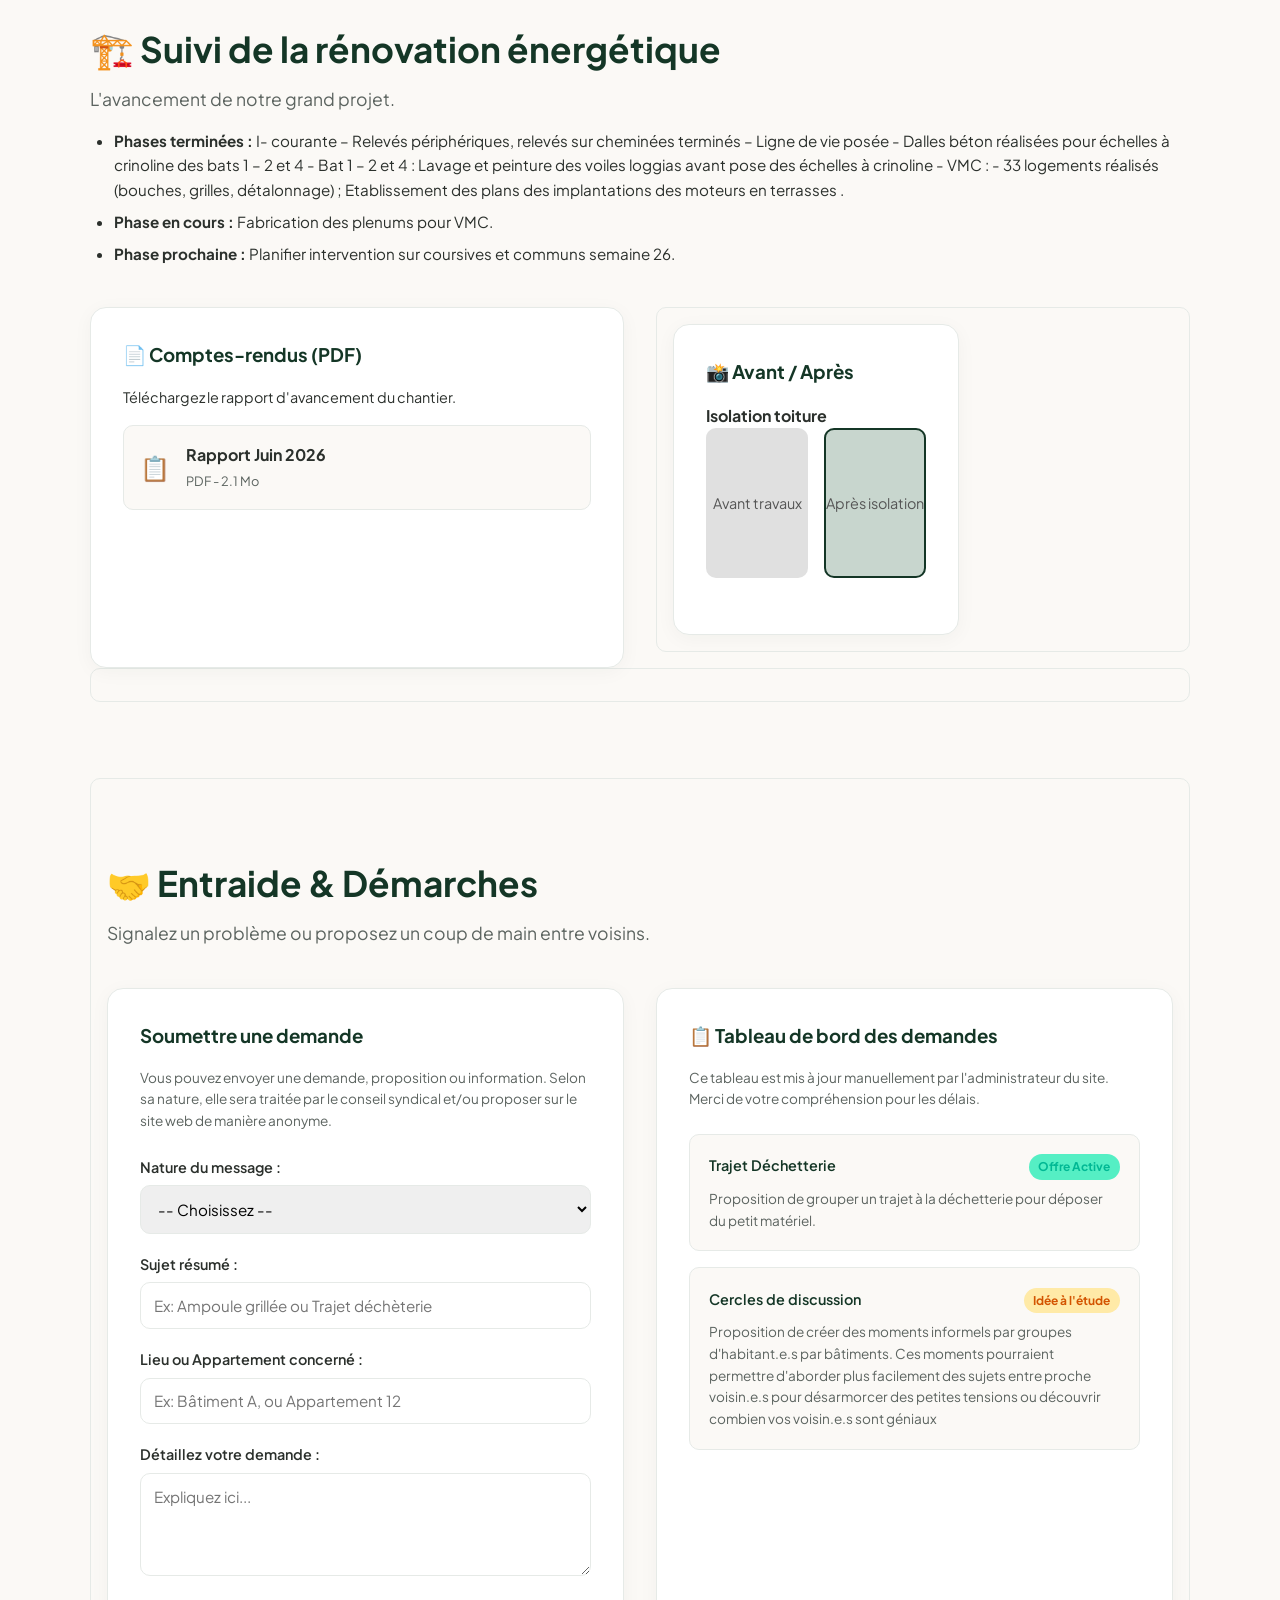
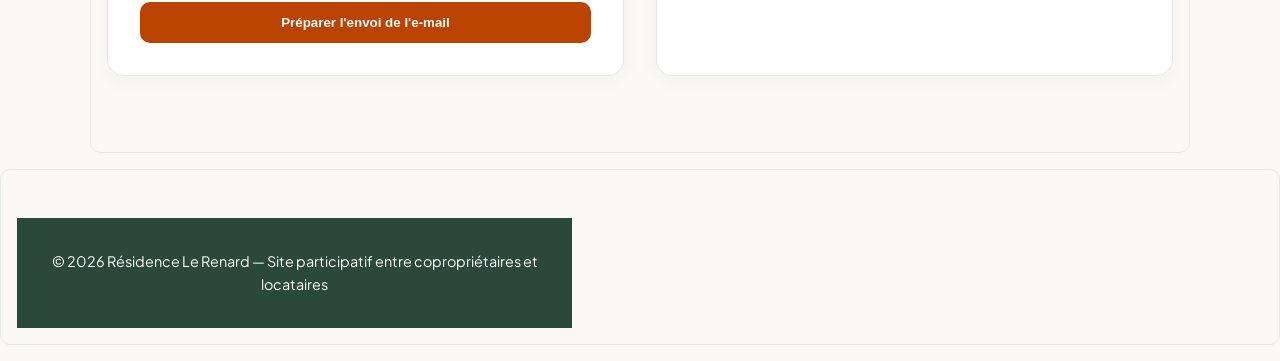
==== commit 5ebc9b38: "Fix HTML structure by closing a div tag" ====
--- a/index.html
+++ b/index.html
@@ -378,7 +378,7 @@
                             <strong>Rapport Juin 2026</strong><br>
                             <span style="font-size: 0.8rem; color: var(--text-muted);">PDF - 2.1 Mo</span>
                         </div>
-                   
+                   </div>
 
                 <div class="modern-card">
                     <h3>📸 Avant / Après</h3>
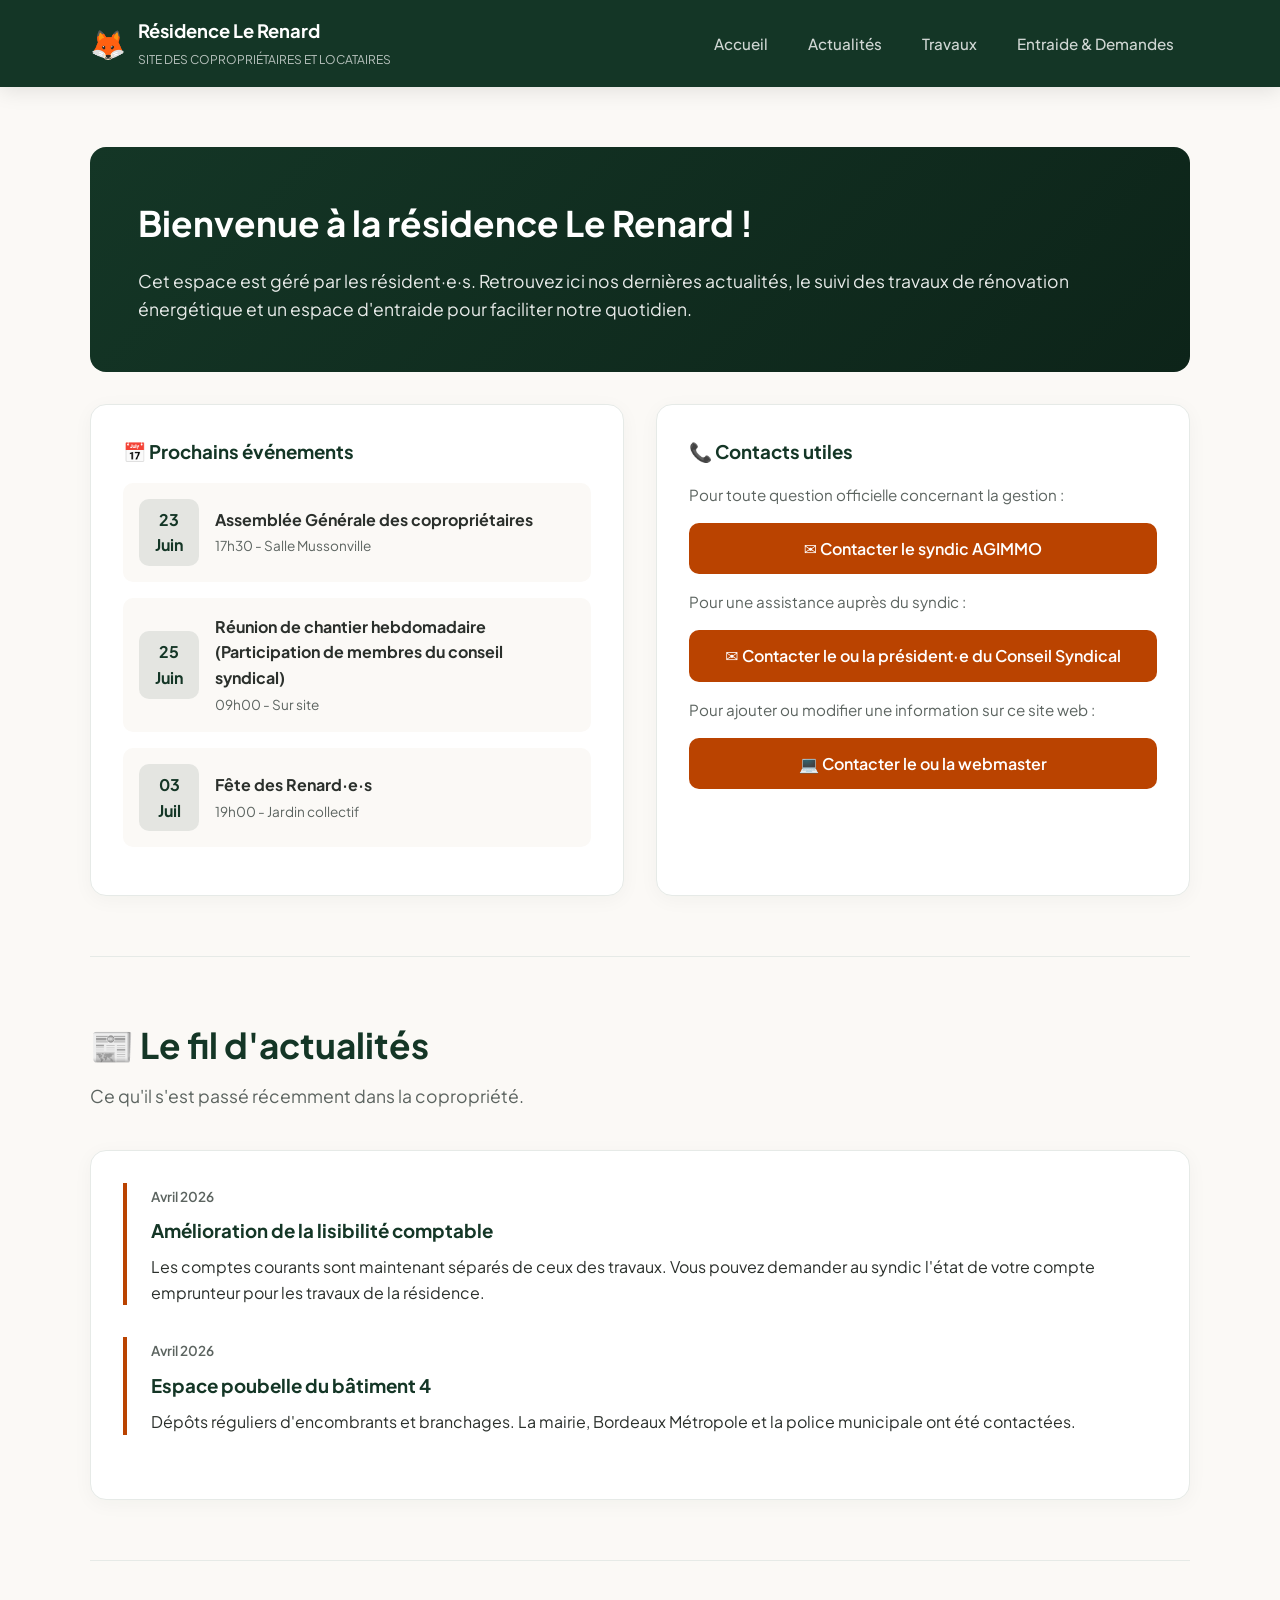
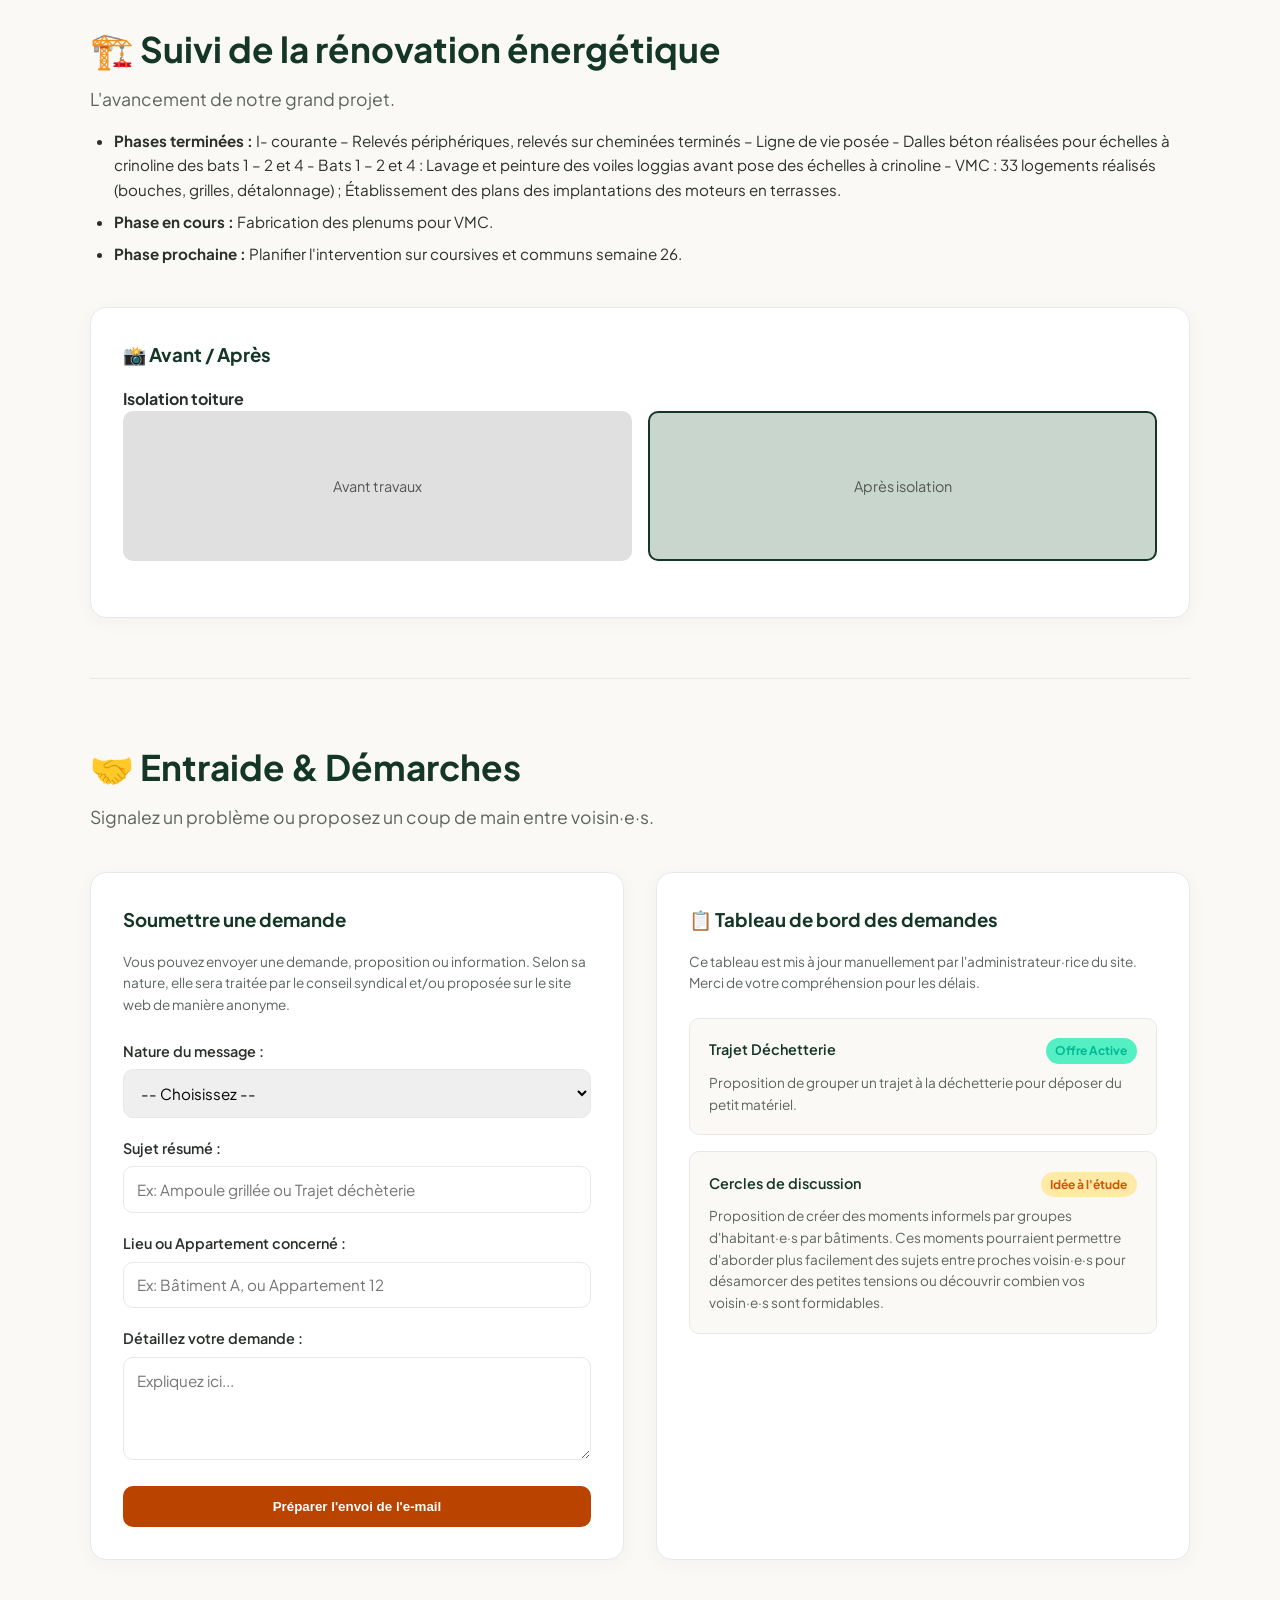
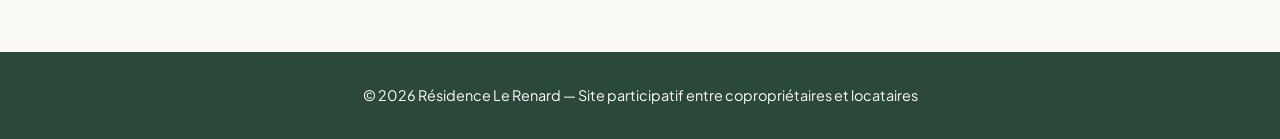
==== commit f8e9c031: "Refactor HTML for gender-neutral language and cleanup" ====
--- a/index.html
+++ b/index.html
@@ -172,25 +172,15 @@
         .news-item h3 { color: var(--primary-forest); margin: 0.5rem 0; }
 
         /* --- TRAVAUX --- */
-.liste-travaux {
-    margin-top: 1rem;
-    margin-left: 1.5rem; /* Espace pour afficher les puces */
-    color: var(--text-main);
-    font-size: 0.95rem;
-}
-.liste-travaux li {
-    margin-bottom: 0.5rem;
-}
-
-        
-        .doc-link {
-            display: flex; align-items: center; gap: 1rem;
-            padding: 1rem; background: var(--bg-light);
-            border-radius: var(--radius-md); margin-bottom: 1rem;
-            text-decoration: none; color: var(--text-main);
-            border: 1px solid var(--border-subtle);
-        }
-        .doc-link:hover { border-color: var(--primary-forest); }
+        .liste-travaux {
+            margin-top: 1rem;
+            margin-left: 1.5rem; /* Espace pour afficher les puces */
+            color: var(--text-main);
+            font-size: 0.95rem;
+        }
+        .liste-travaux li {
+            margin-bottom: 0.5rem;
+        }
         
         .compare-img { display: grid; grid-template-columns: 1fr 1fr; gap: 1rem; margin-bottom: 1rem; }
         .img-placeholder {
@@ -242,11 +232,6 @@
 </head>
 <body>
 
-
-
-
-
-    
     <header class="site-header">
         <div class="container header-container">
             <a href="#accueil" class="logo">
@@ -269,9 +254,6 @@
 
     <main class="container">
 
-
-        
-
         <section id="accueil">
             <div class="alert-box" style="display: none;"> 
                 <strong>🚨 Urgence :</strong> Aucune
@@ -279,7 +261,7 @@
 
             <div class="hero-banner">
                 <h1>Bienvenue à la résidence Le Renard !</h1>
-                <p>Cet espace est géré par les résident.e.s. Retrouvez ici nos dernières actualités, le suivi des travaux de rénovation énergétiques et un espace d'entraide pour faciliter notre quotidien.</p>
+                <p>Cet espace est géré par les résident·e·s. Retrouvez ici nos dernières actualités, le suivi des travaux de rénovation énergétique et un espace d'entraide pour faciliter notre quotidien.</p>
             </div>
 
             <div class="grid-2">
@@ -296,7 +278,7 @@
                    <div class="event-item">
                         <div class="event-date">25<br>Juin</div>
                         <div>
-                            <strong>Réunion de chantier hebdomadaire (Participation de deux membres du conseil syndical)</strong><br>
+                            <strong>Réunion de chantier hebdomadaire (Participation de membres du conseil syndical)</strong><br>
                             <span style="font-size: 0.85rem; color: var(--text-muted);">09h00 - Sur site</span>
                         </div>
                     </div>
@@ -304,7 +286,7 @@
                     <div class="event-item">
                         <div class="event-date">03<br>Juil</div>
                         <div>
-                            <strong>Fête des Renard.e.s</strong><br>
+                            <strong>Fête des Renard·e·s</strong><br>
                             <span style="font-size: 0.85rem; color: var(--text-muted);">19h00 - Jardin collectif</span>
                         </div>
                     </div>
@@ -319,12 +301,12 @@
 
                     <p style="margin-bottom: 1rem; font-size:0.95rem; color:var(--text-muted);">Pour une assistance auprès du syndic :</p>
                     <a href="mailto:XXXX@XXXXX.fr" class="btn" style="width: 100%; text-align: center; margin-bottom: 1rem;">
-                        ✉️ Contacter le président du Conseil Syndical
+                        ✉️ Contacter le ou la président·e du Conseil Syndical
                     </a>
                     
                     <p style="margin-bottom: 1rem; font-size:0.95rem; color:var(--text-muted);">Pour ajouter ou modifier une information sur ce site web :</p>
                     <a href="mailto:WWWWWW@WWWWW.me?subject=Ajout%20info%20site%20web" class="btn" style="width: 100%; text-align: center; margin-bottom: 1rem;">
-                        💻 Contacter la webmaster
+                        💻 Contacter le ou la webmaster
                     </a>
                 </div>
             </div>
@@ -340,54 +322,37 @@
                 <article class="news-item">
                     <span class="news-date">Avril 2026</span>
                     <h3>Amélioration de la lisibilité comptable</h3>
-                    <p>Les comptes courants sont maintenant séparés de ceux des travaux. Vous pouvez demander au syndic l'état de votre compte emprunteur pour les travaux de la résidence</p>
+                    <p>Les comptes courants sont maintenant séparés de ceux des travaux. Vous pouvez demander au syndic l'état de votre compte emprunteur pour les travaux de la résidence.</p>
                 </article>
 
                 <article class="news-item">
                     <span class="news-date">Avril 2026</span>
                     <h3>Espace poubelle du bâtiment 4</h3>
-                    <p>Dépôts régulier d'encombrants et branchages. La mairie, Bordeaux Métropole et la police municipale ont été contactés </p>
+                    <p>Dépôts réguliers d'encombrants et branchages. La mairie, Bordeaux Métropole et la police municipale ont été contactées.</p>
                 </article>
             </div>
         </section>
 
-    <section id="travaux">
-
-      <div class="section-header">
-    <h2>🏗️ Suivi de la rénovation énergétique</h2>
-    <p class="section-subtitle"> L'avancement de notre grand projet.</p>
-    
-    <ul class="liste-travaux">
-        <li><strong>Phases terminées :</strong> I- courante – Relevés périphériques, relevés sur cheminées terminés – Ligne de vie posée
-- Dalles béton réalisées pour échelles à crinoline des bats 1 – 2 et 4
-- Bat 1 – 2 et 4 : Lavage et peinture des voiles loggias avant pose des échelles à crinoline
-- VMC : - 33 logements réalisés (bouches, grilles, détalonnage) ; Etablissement des plans des implantations des moteurs en terrasses .</li>
-        <li><strong>Phase en cours :</strong> Fabrication des plenums pour VMC.</li>
-        <li><strong>Phase prochaine :</strong> Planifier intervention sur coursives et communs semaine 26.</li>
-    </ul>
-    </div>
-
-            <div class="grid-2">
-                <div class="modern-card">
-                    <h3>📄 Comptes-rendus (PDF)</h3>
-                    <p style="margin-bottom: 1rem; font-size: 0.9rem;">Téléchargez le rapport d'avancement du chantier.</p>
-                    
-                    <a href="#" class="doc-link">
-                        <span style="font-size: 1.5rem;">📋</span>
-                        <div>
-                            <strong>Rapport Juin 2026</strong><br>
-                            <span style="font-size: 0.8rem; color: var(--text-muted);">PDF - 2.1 Mo</span>
-                        </div>
-                   </div>
-
-                <div class="modern-card">
-                    <h3>📸 Avant / Après</h3>
-                    <div style="margin-bottom: 1.5rem;">
-                        <strong>Isolation toiture</strong>
-                        <div class="compare-img">
-                            <div class="img-placeholder">Avant travaux</div>
-                            <div class="img-placeholder" style="background:#c8d6ce; border:2px solid var(--primary-forest);">Après isolation</div>
-                        </div>
+        <section id="travaux">
+            <div class="section-header">
+                <h2>🏗️ Suivi de la rénovation énergétique</h2>
+                <p class="section-subtitle">L'avancement de notre grand projet.</p>
+                
+                <ul class="liste-travaux">
+                    <li><strong>Phases terminées :</strong> I- courante – Relevés périphériques, relevés sur cheminées terminés – Ligne de vie posée - Dalles béton réalisées pour échelles à crinoline des bats 1 – 2 et 4 - Bats 1 – 2 et 4 : Lavage et peinture des voiles loggias avant pose des échelles à crinoline - VMC : 33 logements réalisés (bouches, grilles, détalonnage) ; Établissement des plans des implantations des moteurs en terrasses.</li>
+                    <li><strong>Phase en cours :</strong> Fabrication des plenums pour VMC.</li>
+                    <li><strong>Phase prochaine :</strong> Planifier l'intervention sur coursives et communs semaine 26.</li>
+                </ul>
+            </div>
+
+            <!-- Correction du bug d'affichage : la grille cassée avec le bouton PDF a été remplacée par l'unique bloc d'images tel que demandé -->
+            <div class="modern-card">
+                <h3>📸 Avant / Après</h3>
+                <div style="margin-bottom: 1.5rem;">
+                    <strong>Isolation toiture</strong>
+                    <div class="compare-img">
+                        <div class="img-placeholder">Avant travaux</div>
+                        <div class="img-placeholder" style="background:#c8d6ce; border:2px solid var(--primary-forest);">Après isolation</div>
                     </div>
                 </div>
             </div>
@@ -396,14 +361,14 @@
         <section id="entraide">
             <div class="section-header">
                 <h2>🤝 Entraide & Démarches</h2>
-                <p class="section-subtitle">Signalez un problème ou proposez un coup de main entre voisins.</p>
+                <p class="section-subtitle">Signalez un problème ou proposez un coup de main entre voisin·e·s.</p>
             </div>
 
             <div class="grid-2">
                 <div class="modern-card">
                     <h3>Soumettre une demande</h3>
                     <p style="font-size: 0.85rem; color: var(--text-muted); margin-bottom: 1.5rem;">
-                         Vous pouvez envoyer une demande, proposition ou information. Selon sa nature, elle sera traitée par le conseil syndical et/ou proposer sur le site web de manière anonyme.
+                         Vous pouvez envoyer une demande, proposition ou information. Selon sa nature, elle sera traitée par le conseil syndical et/ou proposée sur le site web de manière anonyme.
                     </p>
                     
                     <form id="action-form">
@@ -440,7 +405,7 @@
                 <div class="modern-card">
                     <h3>📋 Tableau de bord des demandes</h3>
                     <p style="font-size: 0.85rem; color: var(--text-muted); margin-bottom: 1.5rem;">
-                        Ce tableau est mis à jour manuellement par l'administrateur du site. Merci de votre compréhension pour les délais.
+                        Ce tableau est mis à jour manuellement par l'administrateur·rice du site. Merci de votre compréhension pour les délais.
                     </p>
 
                     <div class="action-item">
@@ -451,18 +416,16 @@
                         <p style="font-size: 0.85rem; color: var(--text-muted);"> Proposition de grouper un trajet à la déchetterie pour déposer du petit matériel.</p>
                     </div>
 
-
                     <div class="action-item">
                         <div class="action-header">
                             <span style="font-weight: 600; font-size: 0.9rem; color:var(--primary-forest);">Cercles de discussion</span>
                             <span class="badge badge-attente">Idée à l'étude</span>
                         </div>
-                        <p style="font-size: 0.85rem; color: var(--text-muted);">Proposition de créer des moments informels par groupes d'habitant.e.s par bâtiments. Ces moments pourraient permettre d'aborder plus facilement des sujets entre proche voisin.e.s pour désarmorcer des petites tensions ou découvrir combien vos voisin.e.s sont géniaux</p>
+                        <p style="font-size: 0.85rem; color: var(--text-muted);">Proposition de créer des moments informels par groupes d'habitant·e·s par bâtiments. Ces moments pourraient permettre d'aborder plus facilement des sujets entre proches voisin·e·s pour désamorcer des petites tensions ou découvrir combien vos voisin·e·s sont formidables.</p>
                     </div>
                 </div>
             </div>
         </section>
-       
         
     </main>
 
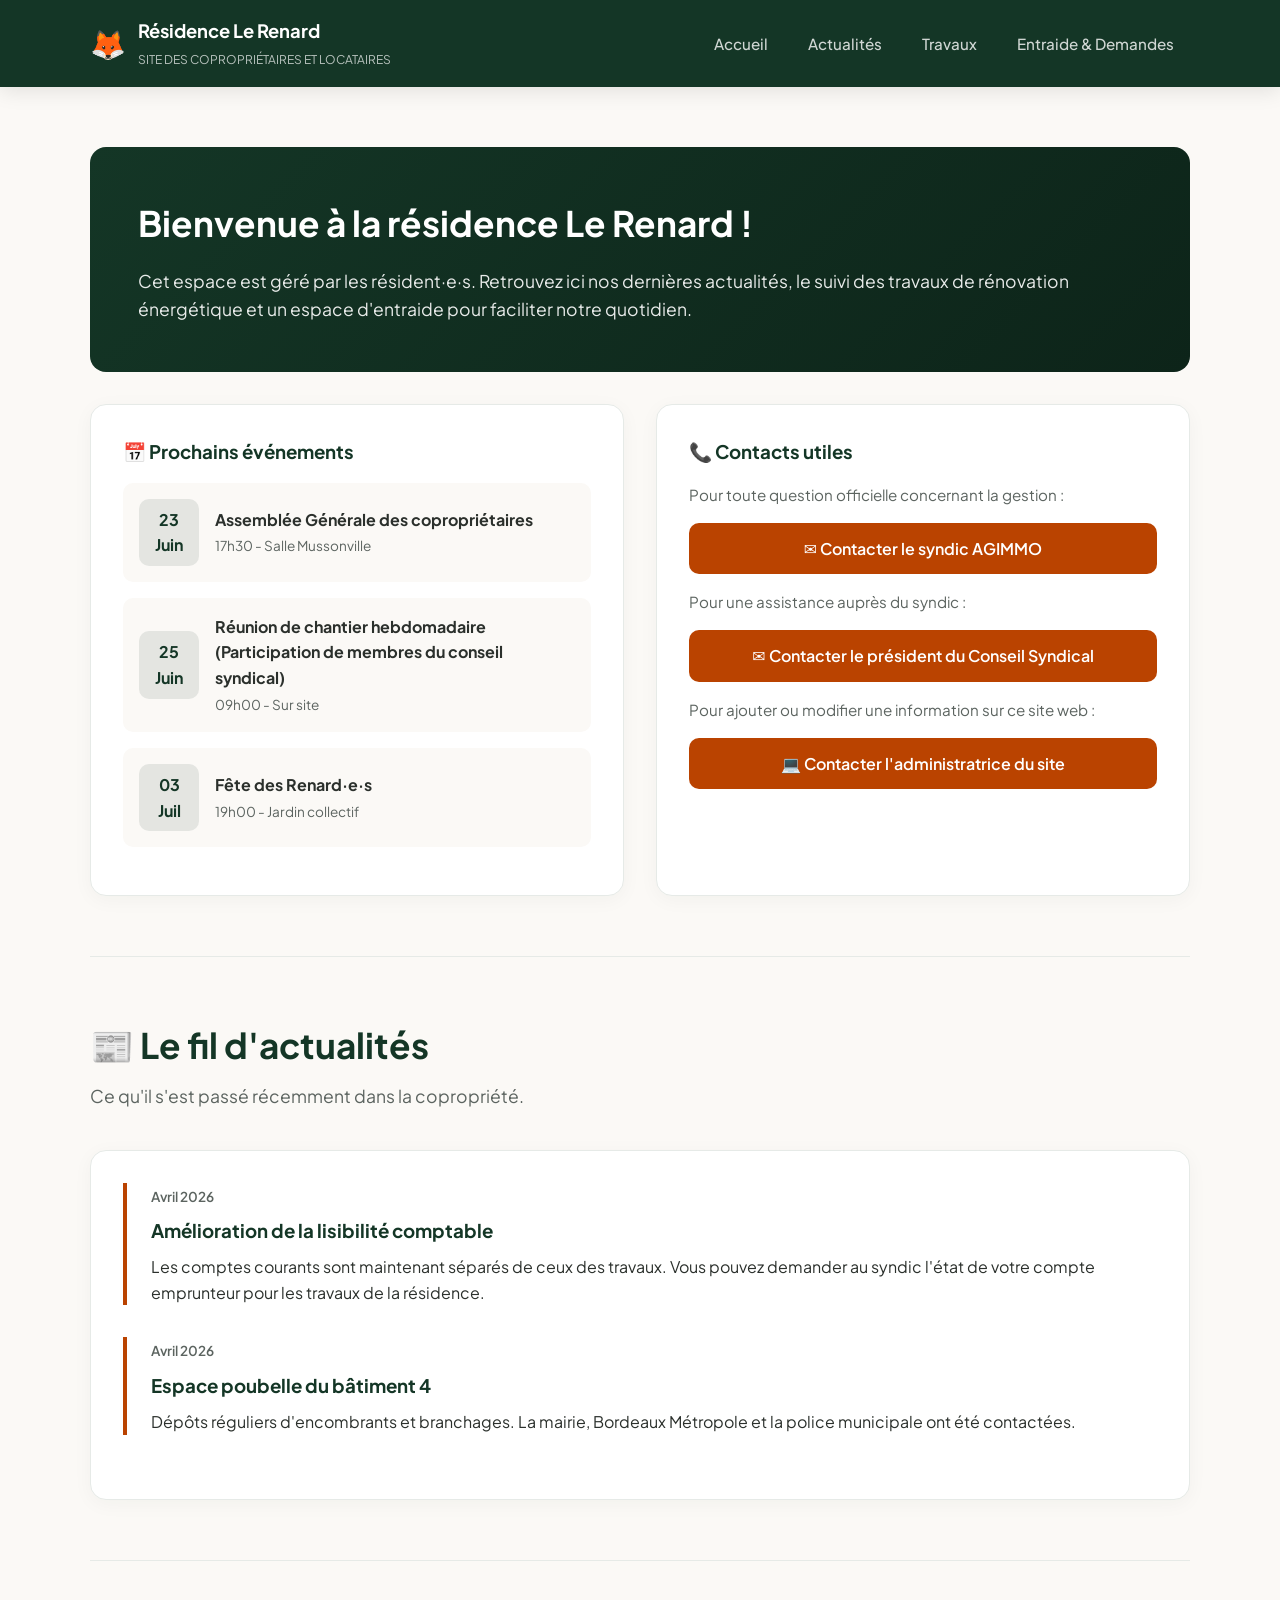
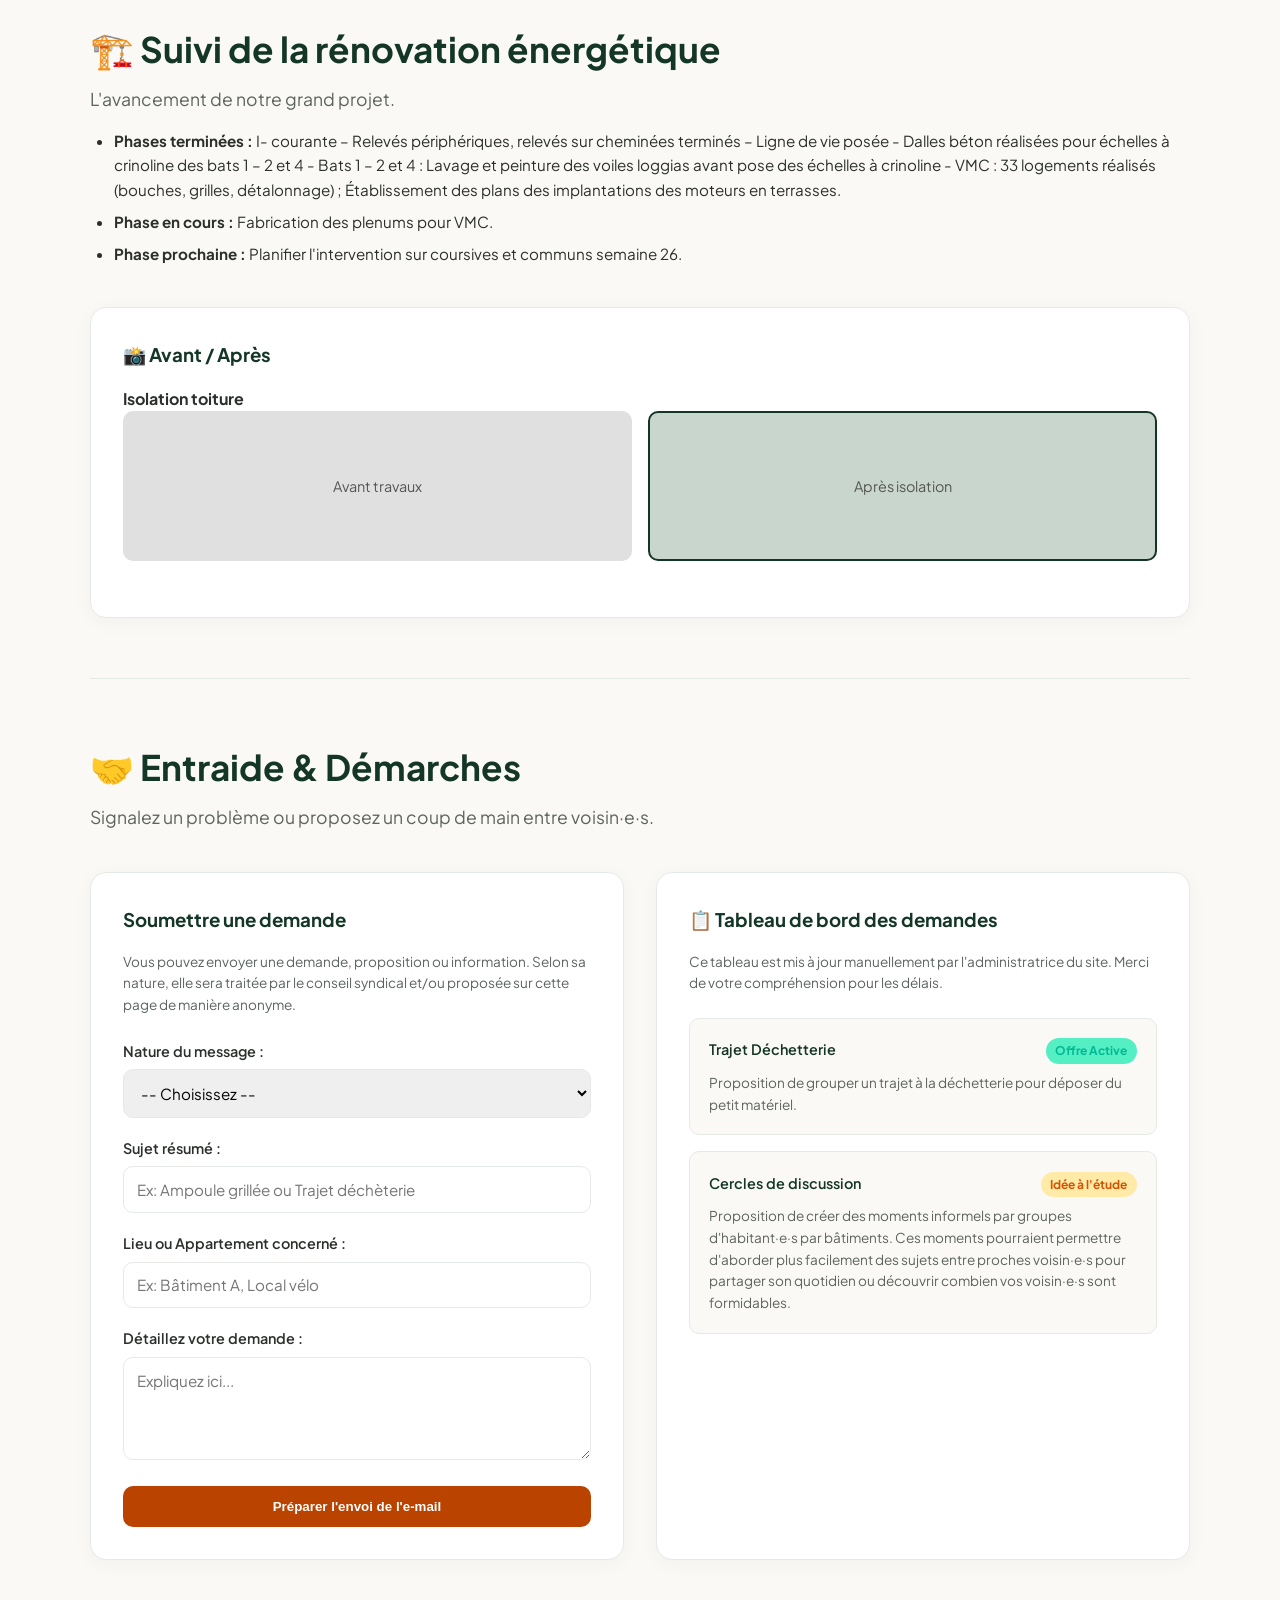
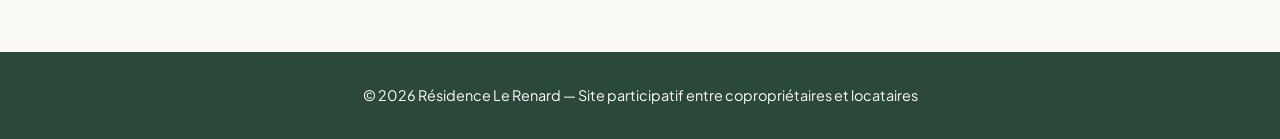
==== commit ab67dab8: "Update text for clarity and gender neutrality" ====
--- a/index.html
+++ b/index.html
@@ -252,6 +252,13 @@
         </div>
     </header>
 
+
+
+
+
+
+
+    
     <main class="container">
 
         <section id="accueil">
@@ -301,12 +308,12 @@
 
                     <p style="margin-bottom: 1rem; font-size:0.95rem; color:var(--text-muted);">Pour une assistance auprès du syndic :</p>
                     <a href="mailto:XXXX@XXXXX.fr" class="btn" style="width: 100%; text-align: center; margin-bottom: 1rem;">
-                        ✉️ Contacter le ou la président·e du Conseil Syndical
+                        ✉️ Contacter le président du Conseil Syndical
                     </a>
                     
                     <p style="margin-bottom: 1rem; font-size:0.95rem; color:var(--text-muted);">Pour ajouter ou modifier une information sur ce site web :</p>
                     <a href="mailto:WWWWWW@WWWWW.me?subject=Ajout%20info%20site%20web" class="btn" style="width: 100%; text-align: center; margin-bottom: 1rem;">
-                        💻 Contacter le ou la webmaster
+                        💻 Contacter l'administratrice du site
                     </a>
                 </div>
             </div>
@@ -368,7 +375,7 @@
                 <div class="modern-card">
                     <h3>Soumettre une demande</h3>
                     <p style="font-size: 0.85rem; color: var(--text-muted); margin-bottom: 1.5rem;">
-                         Vous pouvez envoyer une demande, proposition ou information. Selon sa nature, elle sera traitée par le conseil syndical et/ou proposée sur le site web de manière anonyme.
+                         Vous pouvez envoyer une demande, proposition ou information. Selon sa nature, elle sera traitée par le conseil syndical et/ou proposée sur cette page de manière anonyme.
                     </p>
                     
                     <form id="action-form">
@@ -378,7 +385,7 @@
                                 <option value="" disabled selected>-- Choisissez --</option>
                                 <option value="SIGNALEMENT">Signaler un problème technique</option>
                                 <option value="IDEE">Proposer une idée / amélioration</option>
-                                <option value="SERVICE">Proposer un service (Déchèterie, prêt...)</option>
+                                <option value="SERVICE">Proposer un service (Déchetterie, prêt...)</option>
                                 <option value="AIDE">Demander un coup de main</option>
                             </select>
                         </div>
@@ -390,7 +397,7 @@
 
                         <div class="form-group">
                             <label>Lieu ou Appartement concerné :</label>
-                            <input type="text" id="form-location" placeholder="Ex: Bâtiment A, ou Appartement 12" required>
+                            <input type="text" id="form-location" placeholder="Ex: Bâtiment A, Local vélo" required>
                         </div>
 
                         <div class="form-group">
@@ -405,7 +412,7 @@
                 <div class="modern-card">
                     <h3>📋 Tableau de bord des demandes</h3>
                     <p style="font-size: 0.85rem; color: var(--text-muted); margin-bottom: 1.5rem;">
-                        Ce tableau est mis à jour manuellement par l'administrateur·rice du site. Merci de votre compréhension pour les délais.
+                        Ce tableau est mis à jour manuellement par l'administratrice du site. Merci de votre compréhension pour les délais.
                     </p>
 
                     <div class="action-item">
@@ -421,7 +428,7 @@
                             <span style="font-weight: 600; font-size: 0.9rem; color:var(--primary-forest);">Cercles de discussion</span>
                             <span class="badge badge-attente">Idée à l'étude</span>
                         </div>
-                        <p style="font-size: 0.85rem; color: var(--text-muted);">Proposition de créer des moments informels par groupes d'habitant·e·s par bâtiments. Ces moments pourraient permettre d'aborder plus facilement des sujets entre proches voisin·e·s pour désamorcer des petites tensions ou découvrir combien vos voisin·e·s sont formidables.</p>
+                        <p style="font-size: 0.85rem; color: var(--text-muted);">Proposition de créer des moments informels par groupes d'habitant·e·s par bâtiments. Ces moments pourraient permettre d'aborder plus facilement des sujets entre proches voisin·e·s pour partager son quotidien ou découvrir combien vos voisin·e·s sont formidables.</p>
                     </div>
                 </div>
             </div>
